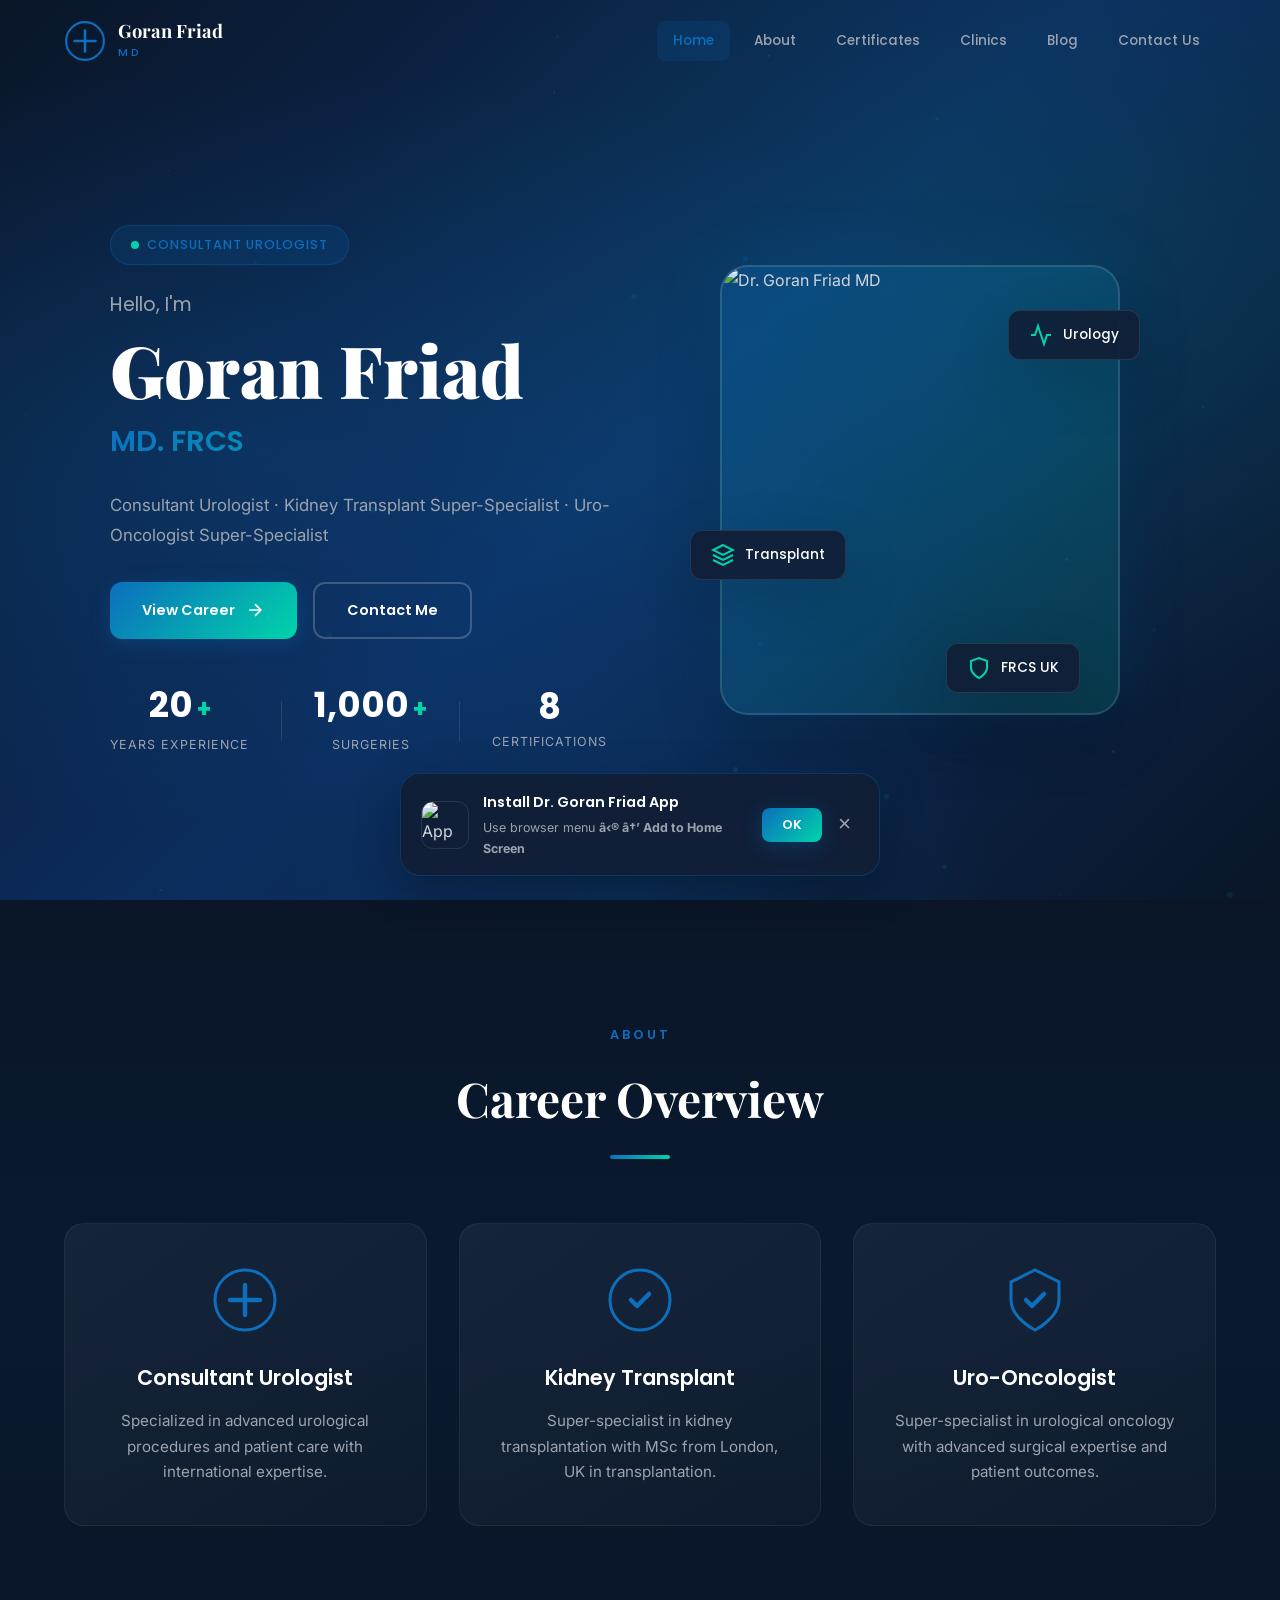
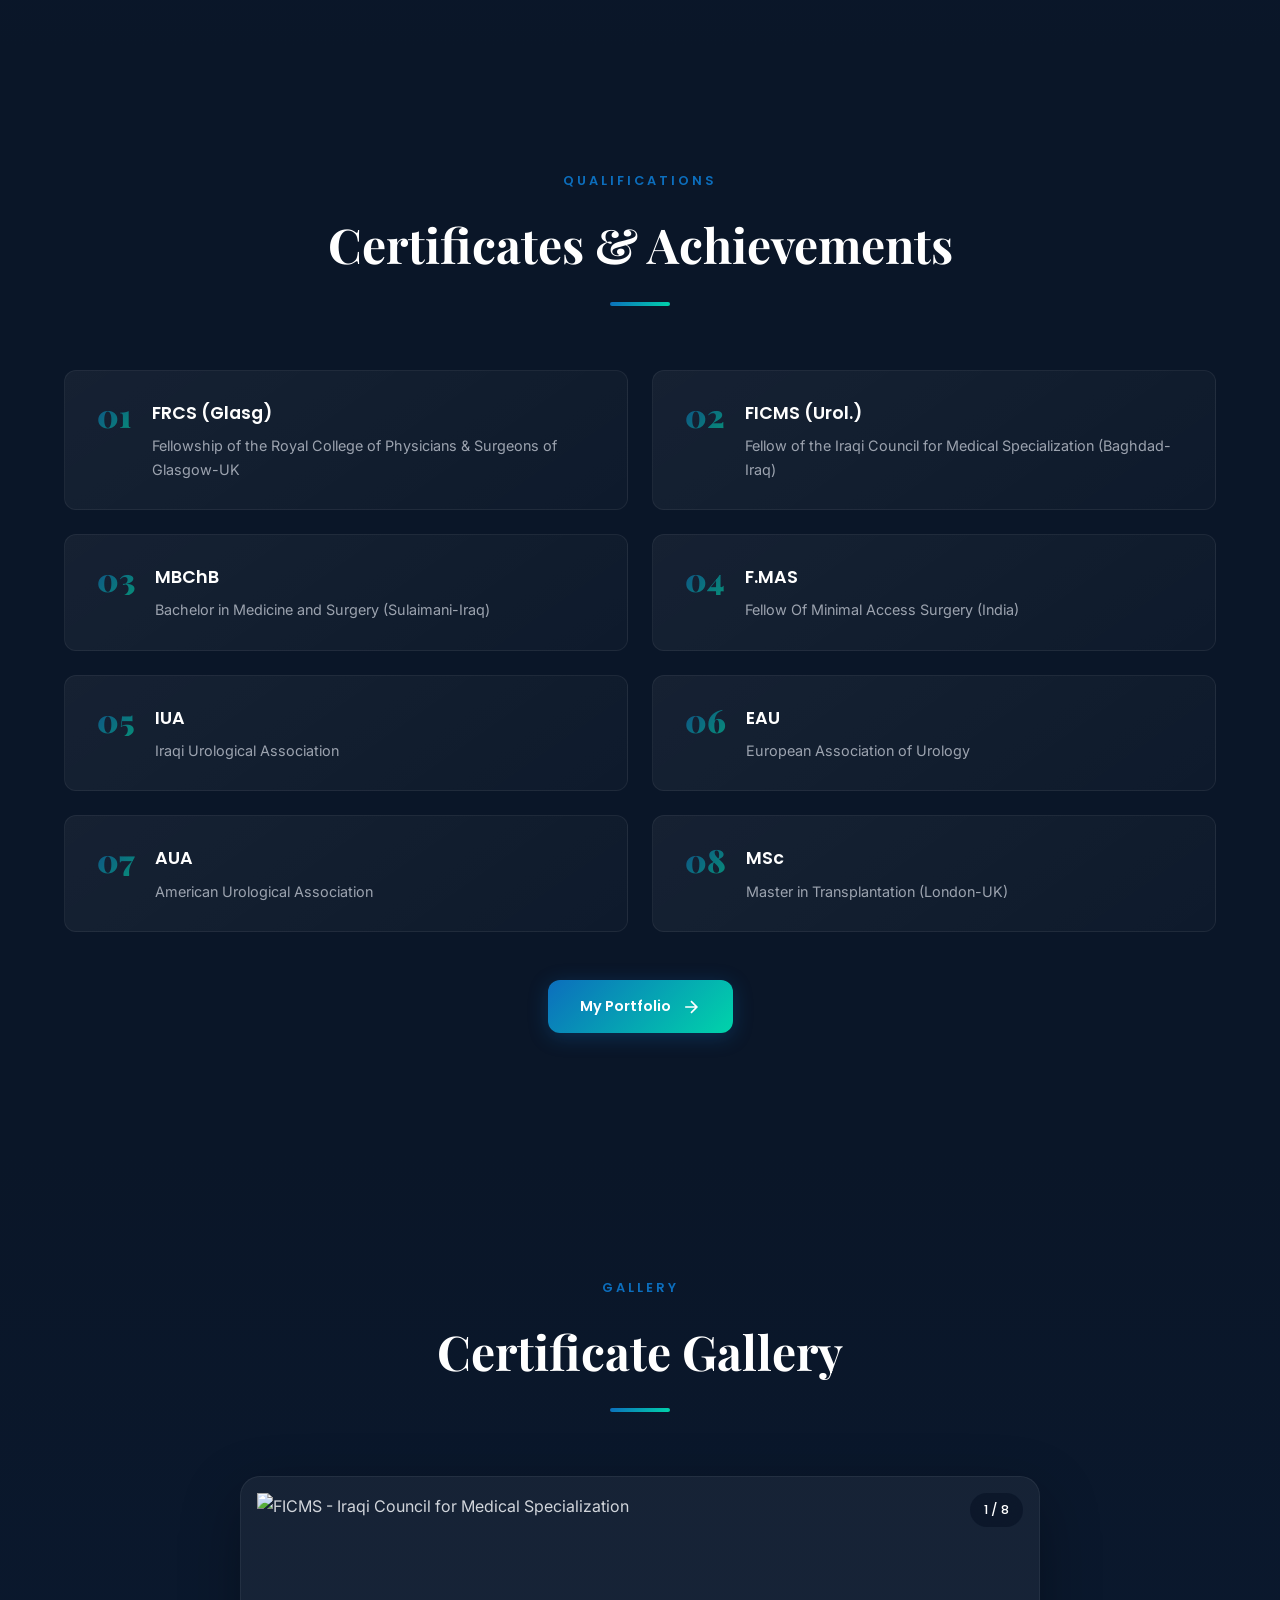
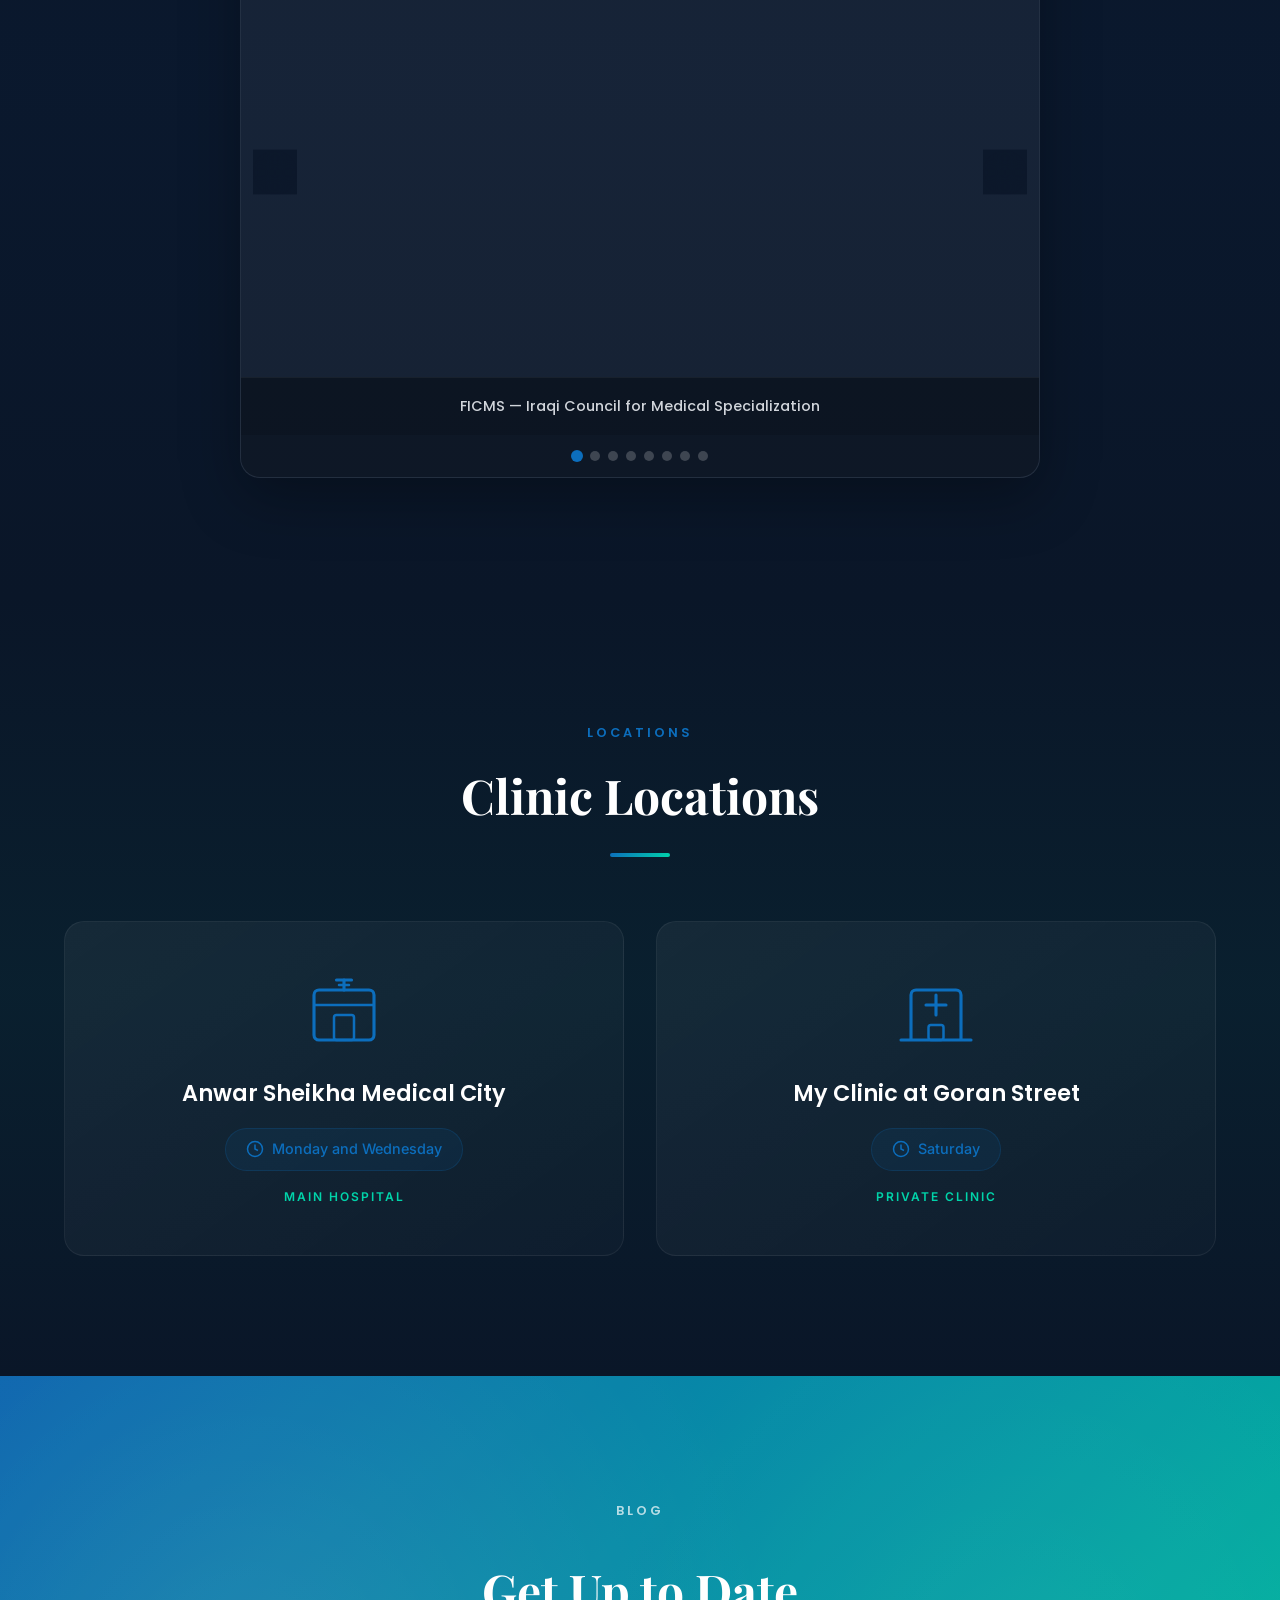
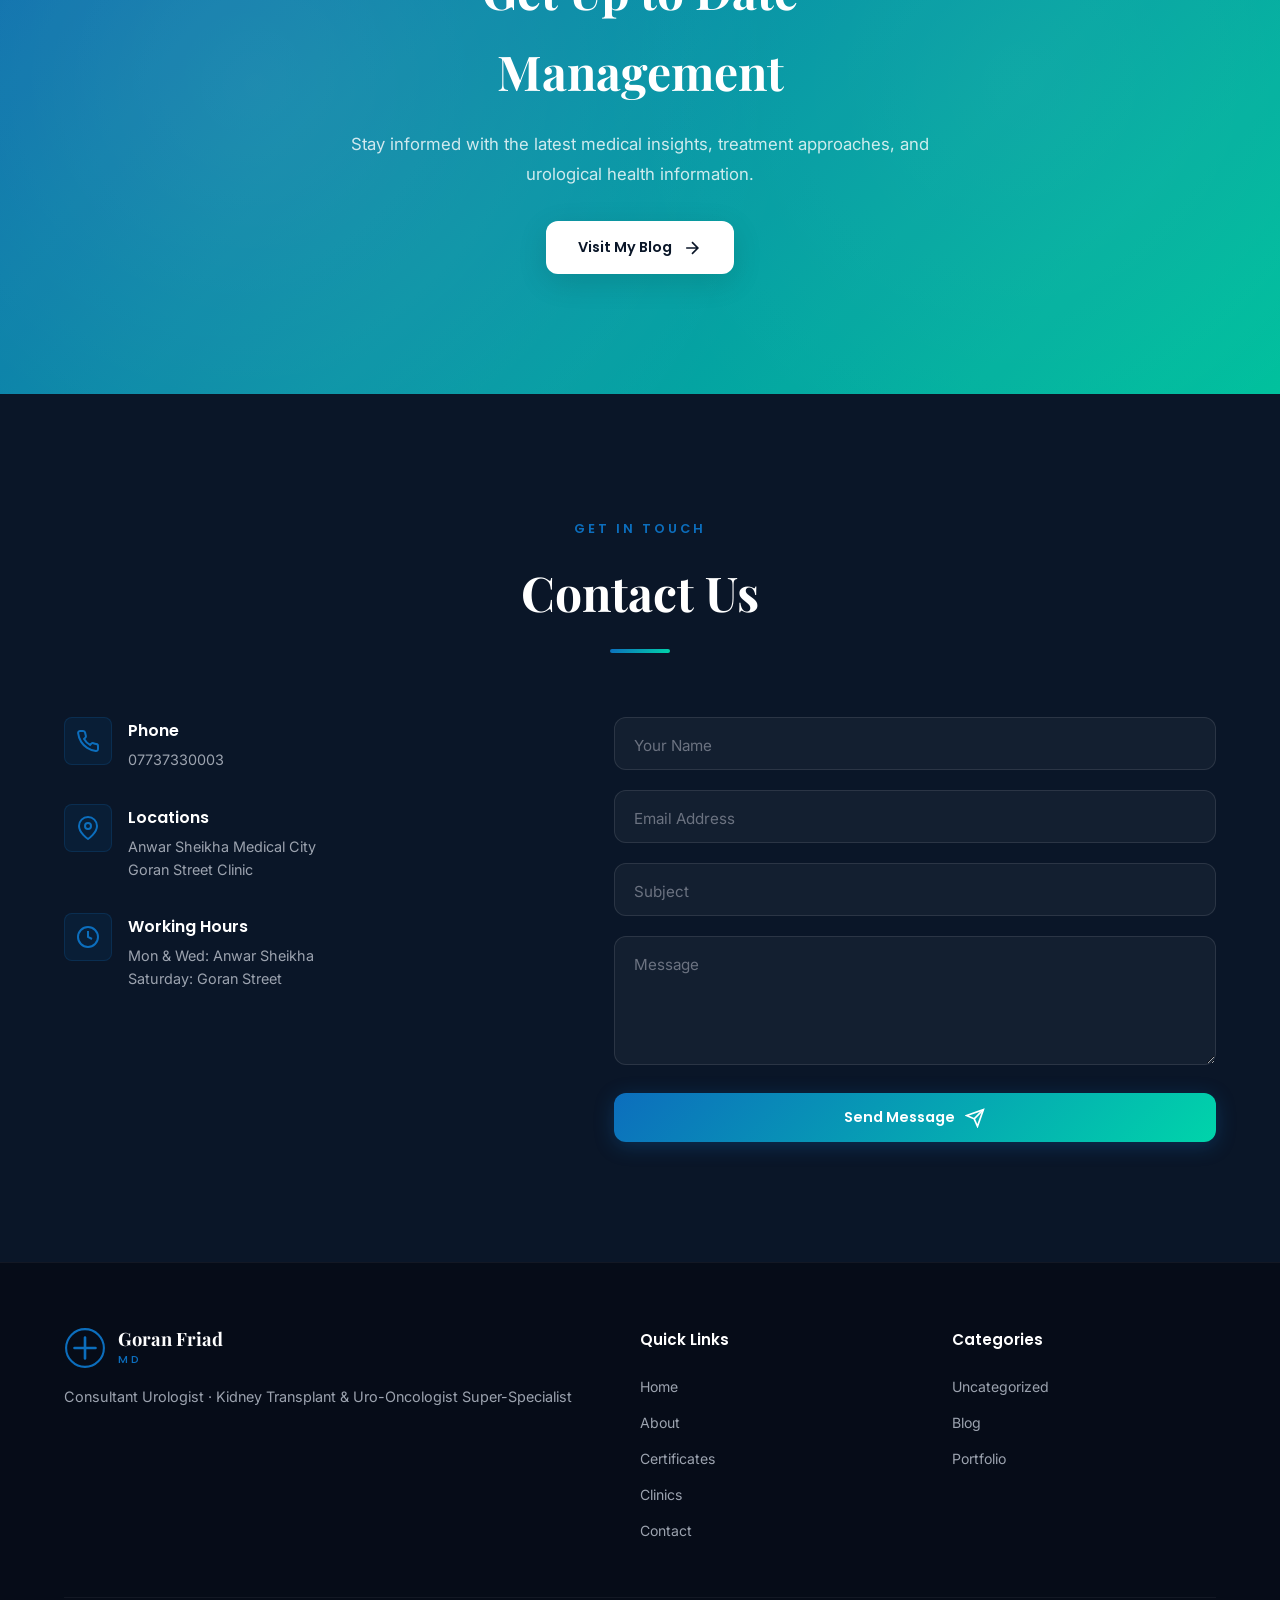
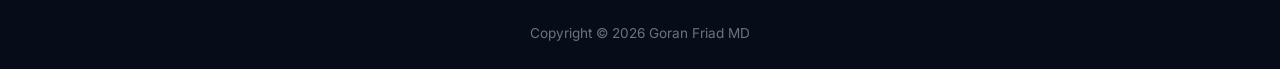
==== index.html @ 51dbcf9b "Add files via upload" ====
<!doctype html>
<html lang="en">
  <head>
    <meta charset="UTF-8" />
    <meta name="viewport" content="width=device-width, initial-scale=1.0" />
    <meta
      name="description"
      content="Goran Friad MD. FRCS Consultant Urologist Kidney Transplant Super-Specialist Uro-Oncologist Super-Specialist"
    />
    <title>Home - Goran Friad MD</title>
    <link rel="preconnect" href="https://fonts.googleapis.com" />
    <link rel="preconnect" href="https://fonts.gstatic.com" crossorigin />
    <link
      href="https://fonts.googleapis.com/css2?family=Playfair+Display:ital,wght@0,400;0,700;0,900;1,400&family=Inter:wght@300;400;500;600;700&family=Poppins:wght@300;400;500;600;700&display=swap"
      rel="stylesheet"
    />
    <link rel="stylesheet" href="styles.css" />
    <script src="protect.js" defer></script>
    <link rel="manifest" href="manifest.json" />
    <meta name="theme-color" content="#0a1628" />
    <link rel="apple-touch-icon" href="iimage/icon-192.png" />
    <meta name="apple-mobile-web-app-capable" content="yes" />
    <meta
      name="apple-mobile-web-app-status-bar-style"
      content="black-translucent"
    />
    <meta name="apple-mobile-web-app-title" content="Dr. Goran Friad" />
  </head>

  <body>
    <!-- Preloader -->
    <div id="preloader">
      <div class="loader">
        <div class="loader-ring"></div>
        <div class="loader-ring loader-ring-2"></div>
        <div class="loader-logo">
          <img src="iimage/Loading.png" alt="Loading" class="loader-img" />
        </div>
        <div class="loader-content">
          <span class="loader-text">Dr. Goran Friad</span>
          <span class="loader-subtitle">MD. FRCS</span>
        </div>
        <div class="loader-progress">
          <div class="loader-progress-bar" id="loaderProgressBar"></div>
        </div>
        <div class="loader-dots"><span></span><span></span><span></span></div>
      </div>
      <div class="loader-particles" id="loaderParticles"></div>
    </div>

    <!-- Navigation -->
    <header id="navbar">
      <div class="nav-container">
        <a href="index.html" class="logo">
          <div class="logo-icon">
            <svg
              viewBox="0 0 40 40"
              fill="none"
              xmlns="http://www.w3.org/2000/svg"
            >
              <circle
                cx="20"
                cy="20"
                r="18"
                stroke="currentColor"
                stroke-width="2"
              />
              <path
                d="M20 10V30M10 20H30"
                stroke="currentColor"
                stroke-width="2.5"
                stroke-linecap="round"
              />
            </svg>
          </div>
          <div class="logo-text">
            <span class="logo-name">Goran Friad</span>
            <span class="logo-title">MD</span>
          </div>
        </a>
        <nav class="nav-links" id="navLinks">
          <a href="#home" class="nav-link active">Home</a>
          <a href="#about" class="nav-link">About</a>
          <a href="#certificates" class="nav-link">Certificates</a>
          <a href="#clinics" class="nav-link">Clinics</a>
          <a href="#blog" class="nav-link">Blog</a>
          <a href="#contact" class="nav-link">Contact Us</a>
        </nav>
        <button
          class="mobile-toggle"
          id="mobileToggle"
          aria-label="Toggle navigation"
        >
          <span></span>
          <span></span>
          <span></span>
        </button>
      </div>
    </header>

    <!-- Hero Section -->
    <section id="home" class="hero">
      <div class="hero-bg">
        <div class="hero-gradient"></div>
        <div class="hero-particles" id="heroParticles"></div>
      </div>
      <div class="hero-container">
        <div class="hero-content">
          <div class="hero-badge" data-animate="fade-up">
            <span class="badge-dot"></span>
            Consultant Urologist
          </div>
          <h1 data-animate="fade-up" data-delay="100">
            <span class="hero-greeting">Hello, I'm</span>
            <span class="hero-name">Goran Friad</span>
            <span class="hero-suffix">MD. FRCS</span>
          </h1>
          <p class="hero-subtitle" data-animate="fade-up" data-delay="200">
            Consultant Urologist · Kidney Transplant Super-Specialist ·
            Uro-Oncologist Super-Specialist
          </p>
          <div class="hero-actions" data-animate="fade-up" data-delay="300">
            <a href="#certificates" class="btn btn-primary">
              <span>View Career</span>
              <svg
                width="20"
                height="20"
                viewBox="0 0 24 24"
                fill="none"
                stroke="currentColor"
                stroke-width="2"
              >
                <path d="M5 12h14M12 5l7 7-7 7" />
              </svg>
            </a>
            <a href="#contact" class="btn btn-outline">
              <span>Contact Me</span>
            </a>
          </div>
          <div class="hero-stats" data-animate="fade-up" data-delay="400">
            <div class="stat">
              <span class="stat-number" data-count="20">0</span>
              <span class="stat-suffix">+</span>
              <span class="stat-label">Years Experience</span>
            </div>
            <div class="stat-divider"></div>
            <div class="stat">
              <span class="stat-number" data-count="1000">0</span>
              <span class="stat-suffix">+</span>
              <span class="stat-label">Surgeries</span>
            </div>
            <div class="stat-divider"></div>
            <div class="stat">
              <span class="stat-number" data-count="8">0</span>
              <span class="stat-label">Certifications</span>
            </div>
          </div>
        </div>
        <div class="hero-visual" data-animate="fade-left">
          <div class="hero-image-wrapper">
            <div class="hero-image-bg">
              <img
                src="iimage/1.png"
                alt="Dr. Goran Friad MD"
                class="hero-photo"
              />
            </div>
            <div class="floating-card card-1">
              <svg
                width="24"
                height="24"
                viewBox="0 0 24 24"
                fill="none"
                stroke="currentColor"
                stroke-width="2"
              >
                <path d="M22 12h-4l-3 9L9 3l-3 9H2" />
              </svg>
              <span>Urology</span>
            </div>
            <div class="floating-card card-2">
              <svg
                width="24"
                height="24"
                viewBox="0 0 24 24"
                fill="none"
                stroke="currentColor"
                stroke-width="2"
              >
                <path
                  d="M12 2L2 7l10 5 10-5-10-5zM2 17l10 5 10-5M2 12l10 5 10-5"
                />
              </svg>
              <span>Transplant</span>
            </div>
            <div class="floating-card card-3">
              <svg
                width="24"
                height="24"
                viewBox="0 0 24 24"
                fill="none"
                stroke="currentColor"
                stroke-width="2"
              >
                <path d="M12 22s8-4 8-10V5l-8-3-8 3v7c0 6 8 10 8 10z" />
              </svg>
              <span>FRCS UK</span>
            </div>
          </div>
        </div>
      </div>
      <div class="scroll-indicator">
        <div class="mouse">
          <div class="wheel"></div>
        </div>
        <span>Scroll Down</span>
      </div>
    </section>

    <!-- About Section -->
    <section id="about" class="about section">
      <div class="container">
        <div class="section-header" data-animate="fade-up">
          <span class="section-tag">About</span>
          <h2 class="section-title">Career Overview</h2>
          <div class="section-line"></div>
        </div>
        <div class="about-grid">
          <div class="about-card" data-animate="fade-up" data-delay="100">
            <div class="about-icon">
              <svg
                viewBox="0 0 48 48"
                fill="none"
                stroke="currentColor"
                stroke-width="2"
              >
                <circle cx="24" cy="24" r="20" />
                <path
                  d="M24 14V34M14 24H34"
                  stroke-width="3"
                  stroke-linecap="round"
                />
              </svg>
            </div>
            <h3>Consultant Urologist</h3>
            <p>
              Specialized in advanced urological procedures and patient care
              with international expertise.
            </p>
          </div>
          <div class="about-card" data-animate="fade-up" data-delay="200">
            <div class="about-icon">
              <svg
                viewBox="0 0 48 48"
                fill="none"
                stroke="currentColor"
                stroke-width="2"
              >
                <path
                  d="M24 4C12.95 4 4 12.95 4 24s8.95 20 20 20 20-8.95 20-20S35.05 4 24 4z"
                />
                <path
                  d="M18 24l4 4 8-8"
                  stroke-width="3"
                  stroke-linecap="round"
                  stroke-linejoin="round"
                />
              </svg>
            </div>
            <h3>Kidney Transplant</h3>
            <p>
              Super-specialist in kidney transplantation with MSc from London,
              UK in transplantation.
            </p>
          </div>
          <div class="about-card" data-animate="fade-up" data-delay="300">
            <div class="about-icon">
              <svg
                viewBox="0 0 48 48"
                fill="none"
                stroke="currentColor"
                stroke-width="2"
              >
                <path d="M24 44s16-8 16-20V12L24 4 8 12v12c0 12 16 20 16 20z" />
                <path
                  d="M18 24l4 4 8-8"
                  stroke-width="3"
                  stroke-linecap="round"
                  stroke-linejoin="round"
                />
              </svg>
            </div>
            <h3>Uro-Oncologist</h3>
            <p>
              Super-specialist in urological oncology with advanced surgical
              expertise and patient outcomes.
            </p>
          </div>
        </div>
      </div>
    </section>

    <!-- Certificates Section -->
    <section id="certificates" class="certificates section">
      <div class="container">
        <div class="section-header" data-animate="fade-up">
          <span class="section-tag">Qualifications</span>
          <h2 class="section-title">Certificates & Achievements</h2>
          <div class="section-line"></div>
        </div>
        <div class="cert-grid">
          <div class="cert-card" data-animate="fade-up" data-delay="0">
            <div class="cert-number">01</div>
            <div class="cert-content">
              <h3>FRCS (Glasg)</h3>
              <p>
                Fellowship of the Royal College of Physicians & Surgeons of
                Glasgow-UK
              </p>
            </div>
            <div class="cert-accent"></div>
          </div>
          <div class="cert-card" data-animate="fade-up" data-delay="50">
            <div class="cert-number">02</div>
            <div class="cert-content">
              <h3>FICMS (Urol.)</h3>
              <p>
                Fellow of the Iraqi Council for Medical Specialization
                (Baghdad-Iraq)
              </p>
            </div>
            <div class="cert-accent"></div>
          </div>
          <div class="cert-card" data-animate="fade-up" data-delay="100">
            <div class="cert-number">03</div>
            <div class="cert-content">
              <h3>MBChB</h3>
              <p>Bachelor in Medicine and Surgery (Sulaimani-Iraq)</p>
            </div>
            <div class="cert-accent"></div>
          </div>
          <div class="cert-card" data-animate="fade-up" data-delay="150">
            <div class="cert-number">04</div>
            <div class="cert-content">
              <h3>F.MAS</h3>
              <p>Fellow Of Minimal Access Surgery (India)</p>
            </div>
            <div class="cert-accent"></div>
          </div>
          <div class="cert-card" data-animate="fade-up" data-delay="200">
            <div class="cert-number">05</div>
            <div class="cert-content">
              <h3>IUA</h3>
              <p>Iraqi Urological Association</p>
            </div>
            <div class="cert-accent"></div>
          </div>
          <div class="cert-card" data-animate="fade-up" data-delay="250">
            <div class="cert-number">06</div>
            <div class="cert-content">
              <h3>EAU</h3>
              <p>European Association of Urology</p>
            </div>
            <div class="cert-accent"></div>
          </div>
          <div class="cert-card" data-animate="fade-up" data-delay="300">
            <div class="cert-number">07</div>
            <div class="cert-content">
              <h3>AUA</h3>
              <p>American Urological Association</p>
            </div>
            <div class="cert-accent"></div>
          </div>
          <div class="cert-card" data-animate="fade-up" data-delay="350">
            <div class="cert-number">08</div>
            <div class="cert-content">
              <h3>MSc</h3>
              <p>Master in Transplantation (London-UK)</p>
            </div>
            <div class="cert-accent"></div>
          </div>
        </div>
        <div class="cert-cta" data-animate="fade-up">
          <a href="portfolio.html" class="btn btn-primary">
            <span>My Portfolio</span>
            <svg
              width="20"
              height="20"
              viewBox="0 0 24 24"
              fill="none"
              stroke="currentColor"
              stroke-width="2"
            >
              <path d="M5 12h14M12 5l7 7-7 7" />
            </svg>
          </a>
        </div>
      </div>
    </section>

    <!-- Certificate Gallery Slideshow -->
    <section id="gallery" class="gallery section">
      <div class="container">
        <div class="section-header" data-animate="fade-up">
          <span class="section-tag">Gallery</span>
          <h2 class="section-title">Certificate Gallery</h2>
          <div class="section-line"></div>
        </div>
        <div class="slideshow" data-animate="fade-up" data-delay="100">
          <div class="slideshow-track" id="slideshowTrack">
            <div class="slide">
              <img
                src="iimage/Certificate/11.jpg"
                alt="FICMS - Iraqi Council for Medical Specialization"
                loading="lazy"
              />
              <div class="slide-caption">
                FICMS — Iraqi Council for Medical Specialization
              </div>
            </div>
            <div class="slide">
              <img
                src="iimage/Certificate/22.jpg"
                alt="WALS - World Association of Laparoscopic Surgeons"
                loading="lazy"
              />
              <div class="slide-caption">
                WALS — World Association of Laparoscopic Surgeons
              </div>
            </div>
            <div class="slide">
              <img
                src="iimage/Certificate/33.png"
                alt="Certificate of Achievement"
                loading="lazy"
              />
              <div class="slide-caption">Certificate of Achievement</div>
            </div>
            <div class="slide">
              <img
                src="iimage/Certificate/44.png"
                alt="Medical Certificate"
                loading="lazy"
              />
              <div class="slide-caption">Medical Certificate</div>
            </div>
            <div class="slide">
              <img
                src="iimage/Certificate/55.png"
                alt="Professional Certificate"
                loading="lazy"
              />
              <div class="slide-caption">Professional Certificate</div>
            </div>
            <div class="slide">
              <img
                src="iimage/Certificate/111.png"
                alt="Certificate"
                loading="lazy"
              />
              <div class="slide-caption">Certificate</div>
            </div>
            <div class="slide">
              <img
                src="iimage/Certificate/222.jpg"
                alt="Certificate"
                loading="lazy"
              />
              <div class="slide-caption">Certificate</div>
            </div>
            <div class="slide">
              <img
                src="iimage/Certificate/444.jpg"
                alt="Certificate"
                loading="lazy"
              />
              <div class="slide-caption">Certificate</div>
            </div>
          </div>
          <button
            class="slide-btn slide-prev"
            id="slidePrev"
            aria-label="Previous"
          >
            <svg
              width="24"
              height="24"
              viewBox="0 0 24 24"
              fill="none"
              stroke="currentColor"
              stroke-width="2"
            >
              <path d="M15 18l-6-6 6-6" />
            </svg>
          </button>
          <button class="slide-btn slide-next" id="slideNext" aria-label="Next">
            <svg
              width="24"
              height="24"
              viewBox="0 0 24 24"
              fill="none"
              stroke="currentColor"
              stroke-width="2"
            >
              <path d="M9 18l6-6-6-6" />
            </svg>
          </button>
          <div class="slide-dots" id="slideDots"></div>
          <div class="slide-counter" id="slideCounter">1 / 8</div>
        </div>
      </div>
    </section>

    <!-- Lightbox -->
    <div id="lightbox" class="lightbox">
      <button class="lightbox-close" id="lightboxClose" aria-label="Close">
        &times;
      </button>
      <button class="lightbox-prev" id="lightboxPrev" aria-label="Previous">
        <svg
          width="32"
          height="32"
          viewBox="0 0 24 24"
          fill="none"
          stroke="currentColor"
          stroke-width="2"
        >
          <path d="M15 18l-6-6 6-6" />
        </svg>
      </button>
      <img id="lightboxImg" src="" alt="Certificate" />
      <button class="lightbox-next" id="lightboxNext" aria-label="Next">
        <svg
          width="32"
          height="32"
          viewBox="0 0 24 24"
          fill="none"
          stroke="currentColor"
          stroke-width="2"
        >
          <path d="M9 18l6-6-6-6" />
        </svg>
      </button>
    </div>

    <!-- Clinics Section -->
    <section id="clinics" class="clinics section">
      <div class="container">
        <div class="section-header" data-animate="fade-up">
          <span class="section-tag">Locations</span>
          <h2 class="section-title">Clinic Locations</h2>
          <div class="section-line"></div>
        </div>
        <div class="clinics-grid">
          <div class="clinic-card" data-animate="fade-up" data-delay="100">
            <div class="clinic-icon">
              <svg
                viewBox="0 0 64 64"
                fill="none"
                xmlns="http://www.w3.org/2000/svg"
              >
                <rect
                  x="8"
                  y="16"
                  width="48"
                  height="40"
                  rx="4"
                  stroke="currentColor"
                  stroke-width="2.5"
                />
                <path d="M8 28h48" stroke="currentColor" stroke-width="2" />
                <rect
                  x="24"
                  y="36"
                  width="16"
                  height="20"
                  rx="2"
                  stroke="currentColor"
                  stroke-width="2"
                />
                <path
                  d="M32 8V16"
                  stroke="currentColor"
                  stroke-width="2.5"
                  stroke-linecap="round"
                />
                <path
                  d="M26 8h12"
                  stroke="currentColor"
                  stroke-width="2.5"
                  stroke-linecap="round"
                />
                <path
                  d="M28 12h8"
                  stroke="currentColor"
                  stroke-width="2"
                  stroke-linecap="round"
                />
              </svg>
            </div>
            <h3>Anwar Sheikha Medical City</h3>
            <div class="clinic-schedule">
              <svg
                width="18"
                height="18"
                viewBox="0 0 24 24"
                fill="none"
                stroke="currentColor"
                stroke-width="2"
              >
                <circle cx="12" cy="12" r="10" />
                <path d="M12 6v6l4 2" />
              </svg>
              <span>Monday and Wednesday</span>
            </div>
            <div class="clinic-badge">Main Hospital</div>
          </div>
          <div class="clinic-card" data-animate="fade-up" data-delay="200">
            <div class="clinic-icon">
              <svg
                viewBox="0 0 64 64"
                fill="none"
                xmlns="http://www.w3.org/2000/svg"
              >
                <path
                  d="M12 56V20a4 4 0 014-4h32a4 4 0 014 4v36"
                  stroke="currentColor"
                  stroke-width="2.5"
                />
                <path
                  d="M4 56h56"
                  stroke="currentColor"
                  stroke-width="2.5"
                  stroke-linecap="round"
                />
                <path
                  d="M24 28h16M32 20v16"
                  stroke="currentColor"
                  stroke-width="2.5"
                  stroke-linecap="round"
                />
                <rect
                  x="26"
                  y="44"
                  width="12"
                  height="12"
                  rx="2"
                  stroke="currentColor"
                  stroke-width="2"
                />
              </svg>
            </div>
            <h3>My Clinic at Goran Street</h3>
            <div class="clinic-schedule">
              <svg
                width="18"
                height="18"
                viewBox="0 0 24 24"
                fill="none"
                stroke="currentColor"
                stroke-width="2"
              >
                <circle cx="12" cy="12" r="10" />
                <path d="M12 6v6l4 2" />
              </svg>
              <span>Saturday</span>
            </div>
            <div class="clinic-badge">Private Clinic</div>
          </div>
        </div>
      </div>
    </section>

    <!-- Blog CTA Section -->
    <section id="blog" class="blog-cta section">
      <div class="blog-cta-bg"></div>
      <div class="container">
        <div class="blog-cta-content" data-animate="fade-up">
          <span class="section-tag light">Blog</span>
          <h2>Get Up to Date Management</h2>
          <p>
            Stay informed with the latest medical insights, treatment
            approaches, and urological health information.
          </p>
          <a href="#" class="btn btn-light">
            <span>Visit My Blog</span>
            <svg
              width="20"
              height="20"
              viewBox="0 0 24 24"
              fill="none"
              stroke="currentColor"
              stroke-width="2"
            >
              <path d="M5 12h14M12 5l7 7-7 7" />
            </svg>
          </a>
        </div>
      </div>
    </section>

    <!-- Contact Section -->
    <section id="contact" class="contact section">
      <div class="container">
        <div class="section-header" data-animate="fade-up">
          <span class="section-tag">Get In Touch</span>
          <h2 class="section-title">Contact Us</h2>
          <div class="section-line"></div>
        </div>
        <div class="contact-grid">
          <div class="contact-info" data-animate="fade-up" data-delay="100">
            <div class="contact-item">
              <div class="contact-icon">
                <svg
                  width="24"
                  height="24"
                  viewBox="0 0 24 24"
                  fill="none"
                  stroke="currentColor"
                  stroke-width="2"
                >
                  <path
                    d="M22 16.92v3a2 2 0 01-2.18 2 19.79 19.79 0 01-8.63-3.07 19.5 19.5 0 01-6-6 19.79 19.79 0 01-3.07-8.67A2 2 0 014.11 2h3a2 2 0 012 1.72c.127.96.361 1.903.7 2.81a2 2 0 01-.45 2.11L8.09 9.91a16 16 0 006 6l1.27-1.27a2 2 0 012.11-.45c.907.339 1.85.573 2.81.7A2 2 0 0122 16.92z"
                  />
                </svg>
              </div>
              <div>
                <h4>Phone</h4>
                <p>07737330003</p>
              </div>
            </div>
            <div class="contact-item">
              <div class="contact-icon">
                <svg
                  width="24"
                  height="24"
                  viewBox="0 0 24 24"
                  fill="none"
                  stroke="currentColor"
                  stroke-width="2"
                >
                  <path d="M21 10c0 7-9 13-9 13s-9-6-9-13a9 9 0 0118 0z" />
                  <circle cx="12" cy="10" r="3" />
                </svg>
              </div>
              <div>
                <h4>Locations</h4>
                <p>Anwar Sheikha Medical City<br />Goran Street Clinic</p>
              </div>
            </div>
            <div class="contact-item">
              <div class="contact-icon">
                <svg
                  width="24"
                  height="24"
                  viewBox="0 0 24 24"
                  fill="none"
                  stroke="currentColor"
                  stroke-width="2"
                >
                  <circle cx="12" cy="12" r="10" />
                  <path d="M12 6v6l4 2" />
                </svg>
              </div>
              <div>
                <h4>Working Hours</h4>
                <p>Mon & Wed: Anwar Sheikha<br />Saturday: Goran Street</p>
              </div>
            </div>
          </div>
          <form class="contact-form" data-animate="fade-up" data-delay="200">
            <div class="form-group">
              <input type="text" id="name" placeholder=" " required />
              <label for="name">Your Name</label>
            </div>
            <div class="form-group">
              <input type="email" id="email" placeholder=" " required />
              <label for="email">Email Address</label>
            </div>
            <div class="form-group">
              <input type="text" id="subject" placeholder=" " />
              <label for="subject">Subject</label>
            </div>
            <div class="form-group">
              <textarea
                id="message"
                rows="5"
                placeholder=" "
                required
              ></textarea>
              <label for="message">Message</label>
            </div>
            <button type="submit" class="btn btn-primary btn-full">
              <span>Send Message</span>
              <svg
                width="20"
                height="20"
                viewBox="0 0 24 24"
                fill="none"
                stroke="currentColor"
                stroke-width="2"
              >
                <line x1="22" y1="2" x2="11" y2="13" />
                <polygon points="22 2 15 22 11 13 2 9 22 2" />
              </svg>
            </button>
          </form>
        </div>
      </div>
    </section>

    <!-- Footer -->
    <footer class="footer">
      <div class="container">
        <div class="footer-content">
          <div class="footer-brand">
            <a href="index.html" class="logo">
              <div class="logo-icon">
                <svg
                  viewBox="0 0 40 40"
                  fill="none"
                  xmlns="http://www.w3.org/2000/svg"
                >
                  <circle
                    cx="20"
                    cy="20"
                    r="18"
                    stroke="currentColor"
                    stroke-width="2"
                  />
                  <path
                    d="M20 10V30M10 20H30"
                    stroke="currentColor"
                    stroke-width="2.5"
                    stroke-linecap="round"
                  />
                </svg>
              </div>
              <div class="logo-text">
                <span class="logo-name">Goran Friad</span>
                <span class="logo-title">MD</span>
              </div>
            </a>
            <p class="footer-desc">
              Consultant Urologist · Kidney Transplant & Uro-Oncologist
              Super-Specialist
            </p>
          </div>
          <div class="footer-links">
            <h4>Quick Links</h4>
            <a href="#home">Home</a>
            <a href="#about">About</a>
            <a href="#certificates">Certificates</a>
            <a href="#clinics">Clinics</a>
            <a href="#contact">Contact</a>
          </div>
          <div class="footer-links">
            <h4>Categories</h4>
            <a href="#">Uncategorized</a>
            <a href="#">Blog</a>
            <a href="#">Portfolio</a>
          </div>
        </div>
        <div class="footer-bottom">
          <p>Copyright &copy; 2026 Goran Friad MD</p>
        </div>
      </div>
    </footer>

    <!-- Back to Top -->
    <button id="backToTop" class="back-to-top" aria-label="Back to top">
      <svg
        width="24"
        height="24"
        viewBox="0 0 24 24"
        fill="none"
        stroke="currentColor"
        stroke-width="2"
      >
        <path d="M18 15l-6-6-6 6" />
      </svg>
    </button>

    <!-- PWA Install Banner -->
    <div id="installBanner" class="install-banner">
      <div class="install-banner-content">
        <div class="install-banner-icon">
          <img
            src="iimage/icon-192.png"
            alt="App Icon"
            width="48"
            height="48"
          />
        </div>
        <div class="install-banner-text">
          <strong>Install Dr. Goran Friad App</strong>
          <p id="installMessage">Add to home screen for quick access</p>
        </div>
        <div class="install-banner-actions">
          <button id="installBtn" class="btn btn-primary btn-sm">
            Install
          </button>
          <button id="dismissBtn" class="install-dismiss">&times;</button>
        </div>
      </div>
    </div>

    <script src="script.obf.js"></script>
  </body>
</html>
---- styles.css ----
/* ===== CSS Variables & Reset ===== */
:root {
  --primary: #0c6ebd;
  --primary-dark: #0a5a9c;
  --primary-light: #e8f4fd;
  --primary-glow: rgba(12, 110, 189, 0.3);
  --accent: #00d4aa;
  --accent-dark: #00b894;
  --dark: #0a1628;
  --dark-card: #111f36;
  --dark-lighter: #1a2d4a;
  --gray-900: #1a1a2e;
  --gray-800: #2d2d44;
  --gray-700: #404060;
  --gray-600: #6b7280;
  --gray-400: #9ca3af;
  --gray-300: #d1d5db;
  --gray-200: #e5e7eb;
  --gray-100: #f3f4f6;
  --white: #ffffff;
  --gradient-primary: linear-gradient(135deg, #0c6ebd 0%, #00d4aa 100%);
  --gradient-hero: linear-gradient(
    135deg,
    #0a1628 0%,
    #0c2d5e 50%,
    #0a1628 100%
  );
  --gradient-card: linear-gradient(
    145deg,
    rgba(255, 255, 255, 0.05) 0%,
    rgba(255, 255, 255, 0.02) 100%
  );
  --shadow-sm: 0 2px 8px rgba(0, 0, 0, 0.08);
  --shadow-md: 0 8px 30px rgba(0, 0, 0, 0.12);
  --shadow-lg: 0 20px 60px rgba(0, 0, 0, 0.15);
  --shadow-glow: 0 0 40px var(--primary-glow);
  --radius-sm: 8px;
  --radius-md: 12px;
  --radius-lg: 20px;
  --radius-xl: 28px;
  --font-display: "Playfair Display", Georgia, serif;
  --font-body: "Inter", -apple-system, sans-serif;
  --font-heading: "Poppins", -apple-system, sans-serif;
  --transition: 0.3s cubic-bezier(0.4, 0, 0.2, 1);
  --transition-slow: 0.6s cubic-bezier(0.4, 0, 0.2, 1);
}

*,
*::before,
*::after {
  margin: 0;
  padding: 0;
  box-sizing: border-box;
}

html {
  scroll-behavior: smooth;
  scroll-padding-top: 80px;
}

body {
  font-family: var(--font-body);
  background: var(--dark);
  color: var(--gray-300);
  line-height: 1.7;
  overflow-x: hidden;
  -webkit-font-smoothing: antialiased;
}

/* ===== Custom Scrollbar ===== */
::-webkit-scrollbar {
  width: 8px;
}

::-webkit-scrollbar-track {
  background: var(--dark);
}

::-webkit-scrollbar-thumb {
  background: linear-gradient(180deg, var(--primary) 0%, var(--accent) 100%);
  border-radius: 4px;
}

::-webkit-scrollbar-thumb:hover {
  background: linear-gradient(
    180deg,
    var(--primary-dark) 0%,
    var(--accent-dark) 100%
  );
}

/* Firefox scrollbar */
* {
  scrollbar-width: thin;
  scrollbar-color: var(--primary) var(--dark);
}

img {
  max-width: 100%;
  display: block;
}

a {
  text-decoration: none;
  color: inherit;
}

ul {
  list-style: none;
}

.container {
  max-width: 1200px;
  margin: 0 auto;
  padding: 0 24px;
}

.section {
  padding: 120px 0;
  position: relative;
}

/* ===== Preloader ===== */
#preloader {
  position: fixed;
  inset: 0;
  background: var(--dark);
  display: flex;
  align-items: center;
  justify-content: center;
  z-index: 10000;
  transition:
    opacity 0.8s cubic-bezier(0.4, 0, 0.2, 1),
    visibility 0.8s cubic-bezier(0.4, 0, 0.2, 1),
    transform 0.8s cubic-bezier(0.4, 0, 0.2, 1);
  overflow: hidden;
}

#preloader::before {
  content: "";
  position: absolute;
  inset: 0;
  background:
    radial-gradient(
      ellipse at 30% 40%,
      rgba(12, 110, 189, 0.15) 0%,
      transparent 60%
    ),
    radial-gradient(
      ellipse at 70% 60%,
      rgba(0, 212, 170, 0.08) 0%,
      transparent 50%
    ),
    radial-gradient(
      ellipse at 50% 50%,
      rgba(12, 110, 189, 0.06) 0%,
      transparent 70%
    );
  animation: preloaderBgPulse 4s ease-in-out infinite;
}

@keyframes preloaderBgPulse {
  0%,
  100% {
    opacity: 0.6;
  }
  50% {
    opacity: 1;
  }
}

#preloader.hidden {
  opacity: 0;
  visibility: hidden;
  transform: scale(1.05);
}

#preloader.hidden .loader {
  transform: scale(0.9);
  opacity: 0;
}

.loader {
  text-align: center;
  position: relative;
  z-index: 2;
  transition:
    transform 0.6s ease,
    opacity 0.5s ease;
}

/* Spinning glow rings */
.loader-ring {
  position: absolute;
  top: 50%;
  left: 50%;
  width: 160px;
  height: 160px;
  margin-top: -155px;
  margin-left: -80px;
  border-radius: 50%;
  border: 2px solid transparent;
  border-top-color: var(--primary);
  border-right-color: rgba(12, 110, 189, 0.3);
  animation: loaderSpin 2s linear infinite;
  filter: drop-shadow(0 0 8px var(--primary-glow));
}

.loader-ring-2 {
  width: 180px;
  height: 180px;
  margin-top: -165px;
  margin-left: -90px;
  border-top-color: var(--accent);
  border-right-color: rgba(0, 212, 170, 0.2);
  animation: loaderSpinReverse 3s linear infinite;
  filter: drop-shadow(0 0 8px rgba(0, 212, 170, 0.3));
}

@keyframes loaderSpin {
  to {
    transform: rotate(360deg);
  }
}

@keyframes loaderSpinReverse {
  to {
    transform: rotate(-360deg);
  }
}

/* Logo image */
.loader-logo {
  width: 130px;
  height: 130px;
  margin: 0 auto 28px;
  border-radius: 50%;
  background: linear-gradient(
    135deg,
    rgba(12, 110, 189, 0.15) 0%,
    rgba(0, 212, 170, 0.08) 100%
  );
  display: flex;
  align-items: center;
  justify-content: center;
  position: relative;
  animation: logoPulse 2.5s ease-in-out infinite;
  box-shadow:
    0 0 40px rgba(12, 110, 189, 0.2),
    0 0 80px rgba(12, 110, 189, 0.1),
    inset 0 0 30px rgba(12, 110, 189, 0.05);
  border: 1px solid rgba(12, 110, 189, 0.2);
}

.loader-logo::after {
  content: "";
  position: absolute;
  inset: -4px;
  border-radius: 50%;
  background: conic-gradient(
    from 0deg,
    transparent 0%,
    rgba(12, 110, 189, 0.4) 25%,
    transparent 50%,
    rgba(0, 212, 170, 0.3) 75%,
    transparent 100%
  );
  animation: loaderSpin 3s linear infinite;
  mask: radial-gradient(transparent 62%, black 63%);
  -webkit-mask: radial-gradient(transparent 62%, black 63%);
}

@keyframes logoPulse {
  0%,
  100% {
    transform: scale(1);
    box-shadow:
      0 0 40px rgba(12, 110, 189, 0.2),
      0 0 80px rgba(12, 110, 189, 0.1);
  }
  50% {
    transform: scale(1.05);
    box-shadow:
      0 0 60px rgba(12, 110, 189, 0.35),
      0 0 120px rgba(12, 110, 189, 0.15);
  }
}

.loader-img {
  width: 90px;
  height: 90px;
  border-radius: 50%;
  object-fit: cover;
  filter: drop-shadow(0 4px 12px rgba(0, 0, 0, 0.3));
  animation: imgFloat 3s ease-in-out infinite;
}

@keyframes imgFloat {
  0%,
  100% {
    transform: translateY(0);
  }
  50% {
    transform: translateY(-6px);
  }
}

/* Loader text */
.loader-content {
  margin-bottom: 32px;
}

.loader-text {
  display: block;
  font-family: var(--font-display);
  font-size: 1.6rem;
  font-weight: 700;
  color: var(--white);
  letter-spacing: 2px;
  margin-bottom: 6px;
  animation: textFadeIn 1s ease 0.3s both;
}

.loader-subtitle {
  display: block;
  font-family: var(--font-heading);
  font-size: 0.85rem;
  font-weight: 500;
  letter-spacing: 4px;
  text-transform: uppercase;
  background: var(--gradient-primary);
  -webkit-background-clip: text;
  -webkit-text-fill-color: transparent;
  background-clip: text;
  animation: textFadeIn 1s ease 0.6s both;
}

@keyframes textFadeIn {
  from {
    opacity: 0;
    transform: translateY(10px);
  }
  to {
    opacity: 1;
    transform: translateY(0);
  }
}

/* Progress bar */
.loader-progress {
  width: 200px;
  height: 3px;
  background: rgba(255, 255, 255, 0.08);
  border-radius: 4px;
  margin: 0 auto 20px;
  overflow: hidden;
  position: relative;
}

.loader-progress-bar {
  width: 0%;
  height: 100%;
  background: var(--gradient-primary);
  border-radius: 4px;
  transition: width 0.3s ease;
  position: relative;
  box-shadow: 0 0 12px var(--primary-glow);
}

.loader-progress-bar::after {
  content: "";
  position: absolute;
  right: 0;
  top: -2px;
  width: 7px;
  height: 7px;
  border-radius: 50%;
  background: var(--accent);
  box-shadow: 0 0 10px rgba(0, 212, 170, 0.6);
}

/* Loading dots */
.loader-dots {
  display: flex;
  gap: 8px;
  justify-content: center;
  align-items: center;
}

.loader-dots span {
  width: 6px;
  height: 6px;
  border-radius: 50%;
  background: var(--primary);
  animation: dotBounce 1.4s ease-in-out infinite;
}

.loader-dots span:nth-child(2) {
  animation-delay: 0.2s;
  background: var(--accent);
}

.loader-dots span:nth-child(3) {
  animation-delay: 0.4s;
}

@keyframes dotBounce {
  0%,
  80%,
  100% {
    transform: scale(0.6);
    opacity: 0.4;
  }
  40% {
    transform: scale(1.2);
    opacity: 1;
  }
}

/* Loader particles */
.loader-particles {
  position: absolute;
  inset: 0;
  overflow: hidden;
  z-index: 1;
}

.loader-particle {
  position: absolute;
  border-radius: 50%;
  pointer-events: none;
  animation: loaderParticleFloat linear infinite;
}

@keyframes loaderParticleFloat {
  0% {
    transform: translateY(100vh) scale(0);
    opacity: 0;
  }
  10% {
    opacity: 1;
  }
  90% {
    opacity: 1;
  }
  100% {
    transform: translateY(-20vh) scale(1);
    opacity: 0;
  }
}

/* ===== Navigation ===== */
#navbar {
  position: fixed;
  top: 0;
  left: 0;
  right: 0;
  z-index: 1000;
  padding: 20px 0;
  transition: var(--transition);
}

#navbar.scrolled {
  padding: 12px 0;
  background: rgba(10, 22, 40, 0.92);
  backdrop-filter: blur(20px);
  -webkit-backdrop-filter: blur(20px);
  border-bottom: 1px solid rgba(255, 255, 255, 0.05);
}

.nav-container {
  max-width: 1200px;
  margin: 0 auto;
  padding: 0 24px;
  display: flex;
  align-items: center;
  justify-content: space-between;
}

.logo {
  display: flex;
  align-items: center;
  gap: 12px;
  z-index: 1001;
}

.logo-icon {
  width: 42px;
  height: 42px;
  color: var(--primary);
  transition: var(--transition);
}

.logo:hover .logo-icon {
  color: var(--accent);
  transform: rotate(90deg);
}

.logo-text {
  display: flex;
  flex-direction: column;
}

.logo-name {
  font-family: var(--font-display);
  font-size: 1.15rem;
  font-weight: 700;
  color: var(--white);
  line-height: 1.2;
}

.logo-title {
  font-family: var(--font-heading);
  font-size: 0.7rem;
  font-weight: 500;
  color: var(--primary);
  letter-spacing: 3px;
  text-transform: uppercase;
}

.nav-links {
  display: flex;
  align-items: center;
  gap: 8px;
}

.nav-link {
  font-family: var(--font-heading);
  font-size: 0.85rem;
  font-weight: 500;
  color: var(--gray-400);
  padding: 8px 16px;
  border-radius: 8px;
  transition: var(--transition);
  position: relative;
}

.nav-link:hover,
.nav-link.active {
  color: var(--white);
}

.nav-link.active {
  background: rgba(12, 110, 189, 0.15);
  color: var(--primary);
}

.mobile-toggle {
  display: none;
  flex-direction: column;
  gap: 5px;
  background: none;
  border: none;
  cursor: pointer;
  padding: 5px;
  z-index: 1001;
}

.mobile-toggle span {
  width: 25px;
  height: 2px;
  background: var(--white);
  border-radius: 2px;
  transition: var(--transition);
}

.mobile-toggle.active span:nth-child(1) {
  transform: rotate(45deg) translate(5px, 5px);
}

.mobile-toggle.active span:nth-child(2) {
  opacity: 0;
}

.mobile-toggle.active span:nth-child(3) {
  transform: rotate(-45deg) translate(5px, -5px);
}

/* ===== Hero Section ===== */
.hero {
  min-height: 100vh;
  display: flex;
  align-items: center;
  position: relative;
  overflow: hidden;
  padding-top: 80px;
}

.hero-bg {
  position: absolute;
  inset: 0;
  background: var(--gradient-hero);
}

.hero-gradient {
  position: absolute;
  inset: 0;
  background:
    radial-gradient(
      ellipse at 20% 50%,
      rgba(12, 110, 189, 0.2) 0%,
      transparent 60%
    ),
    radial-gradient(
      ellipse at 80% 30%,
      rgba(0, 212, 170, 0.1) 0%,
      transparent 50%
    ),
    radial-gradient(
      ellipse at 50% 100%,
      rgba(12, 110, 189, 0.15) 0%,
      transparent 40%
    );
}

.hero-particles {
  position: absolute;
  inset: 0;
  overflow: hidden;
}

.hero-container {
  position: relative;
  z-index: 2;
  max-width: 1200px;
  margin: 0 auto;
  padding: 0 24px;
  display: grid;
  grid-template-columns: 1fr 1fr;
  gap: 60px;
  align-items: center;
}

.hero-badge {
  display: inline-flex;
  align-items: center;
  gap: 8px;
  padding: 8px 20px;
  border-radius: 50px;
  background: rgba(12, 110, 189, 0.15);
  border: 1px solid rgba(12, 110, 189, 0.3);
  font-family: var(--font-heading);
  font-size: 0.8rem;
  font-weight: 500;
  color: var(--primary);
  letter-spacing: 1px;
  text-transform: uppercase;
  margin-bottom: 24px;
}

.badge-dot {
  width: 8px;
  height: 8px;
  border-radius: 50%;
  background: var(--accent);
  animation: pulse 2s ease-in-out infinite;
}

.hero-greeting {
  display: block;
  font-family: var(--font-heading);
  font-size: 1.2rem;
  font-weight: 400;
  color: var(--gray-400);
  margin-bottom: 8px;
}

.hero-name {
  display: block;
  font-family: var(--font-display);
  font-size: clamp(3rem, 6vw, 4.5rem);
  font-weight: 900;
  color: var(--white);
  line-height: 1.1;
  margin-bottom: 8px;
}

.hero-suffix {
  display: block;
  font-family: var(--font-heading);
  font-size: clamp(1.2rem, 3vw, 1.8rem);
  font-weight: 600;
  background: var(--gradient-primary);
  -webkit-background-clip: text;
  -webkit-text-fill-color: transparent;
  background-clip: text;
}

.hero-subtitle {
  font-size: 1.05rem;
  color: var(--gray-400);
  margin: 24px 0 32px;
  max-width: 500px;
  line-height: 1.8;
}

.hero-actions {
  display: flex;
  gap: 16px;
  flex-wrap: wrap;
  margin-bottom: 48px;
}

/* Buttons */
.btn {
  display: inline-flex;
  align-items: center;
  gap: 10px;
  padding: 14px 32px;
  border-radius: 12px;
  font-family: var(--font-heading);
  font-size: 0.9rem;
  font-weight: 600;
  transition: var(--transition);
  cursor: pointer;
  border: none;
  position: relative;
  overflow: hidden;
}

.btn-primary {
  background: var(--gradient-primary);
  color: var(--white);
  box-shadow: 0 4px 20px var(--primary-glow);
}

.btn-primary:hover {
  transform: translateY(-2px);
  box-shadow: 0 8px 30px var(--primary-glow);
}

.btn-outline {
  background: transparent;
  color: var(--white);
  border: 2px solid rgba(255, 255, 255, 0.2);
}

.btn-outline:hover {
  border-color: var(--primary);
  background: rgba(12, 110, 189, 0.1);
  transform: translateY(-2px);
}

.btn-light {
  background: var(--white);
  color: var(--dark);
  box-shadow: var(--shadow-md);
}

.btn-light:hover {
  transform: translateY(-2px);
  box-shadow: var(--shadow-lg);
}

.btn-full {
  width: 100%;
  justify-content: center;
}

/* Hero Stats */
.hero-stats {
  display: flex;
  align-items: center;
  gap: 32px;
}

.stat {
  text-align: center;
}

.stat-number {
  font-family: var(--font-heading);
  font-size: 2.2rem;
  font-weight: 700;
  color: var(--white);
  line-height: 1;
}

.stat-suffix {
  font-family: var(--font-heading);
  font-size: 1.5rem;
  font-weight: 700;
  color: var(--accent);
}

.stat-label {
  display: block;
  font-size: 0.78rem;
  color: var(--gray-400);
  margin-top: 4px;
  text-transform: uppercase;
  letter-spacing: 1px;
}

.stat-divider {
  width: 1px;
  height: 40px;
  background: rgba(255, 255, 255, 0.1);
}

/* Hero Visual */
.hero-visual {
  display: flex;
  justify-content: center;
  align-items: center;
}

.hero-image-wrapper {
  position: relative;
  width: 400px;
  height: 450px;
}

.hero-image-bg {
  position: absolute;
  inset: 0;
  border-radius: var(--radius-xl);
  background: linear-gradient(
    135deg,
    rgba(12, 110, 189, 0.3) 0%,
    rgba(0, 212, 170, 0.15) 100%
  );
  border: 2px solid rgba(255, 255, 255, 0.12);
  overflow: hidden;
  box-shadow:
    0 0 60px rgba(12, 110, 189, 0.25),
    0 20px 60px rgba(0, 0, 0, 0.3);
}

.hero-photo {
  width: 100%;
  height: 100%;
  object-fit: cover;
  object-position: center top;
  display: block;
  transition: transform 0.6s ease;
}

.hero-image-wrapper:hover .hero-photo {
  transform: scale(1.05);
}

.floating-card {
  position: absolute;
  display: flex;
  align-items: center;
  gap: 10px;
  padding: 12px 20px;
  border-radius: var(--radius-md);
  background: rgba(17, 31, 54, 0.9);
  backdrop-filter: blur(20px);
  border: 1px solid rgba(255, 255, 255, 0.1);
  color: var(--white);
  font-size: 0.85rem;
  font-weight: 500;
  font-family: var(--font-heading);
  box-shadow: var(--shadow-lg);
  animation: float 6s ease-in-out infinite;
}

.floating-card svg {
  color: var(--accent);
  flex-shrink: 0;
}

.card-1 {
  top: 10%;
  right: -20px;
  animation-delay: 0s;
}

.card-2 {
  bottom: 30%;
  left: -30px;
  animation-delay: 2s;
}

.card-3 {
  bottom: 5%;
  right: 10%;
  animation-delay: 4s;
}

@keyframes float {
  0%,
  100% {
    transform: translateY(0);
  }

  50% {
    transform: translateY(-15px);
  }
}

/* Scroll Indicator */
.scroll-indicator {
  position: absolute;
  bottom: 40px;
  left: 50%;
  transform: translateX(-50%);
  display: flex;
  flex-direction: column;
  align-items: center;
  gap: 8px;
  color: var(--gray-400);
  font-size: 0.75rem;
  letter-spacing: 2px;
  text-transform: uppercase;
  animation: fadeInUp 1s ease 1.5s both;
}

.mouse {
  width: 24px;
  height: 38px;
  border-radius: 12px;
  border: 2px solid var(--gray-600);
  position: relative;
}

.wheel {
  width: 4px;
  height: 8px;
  border-radius: 2px;
  background: var(--primary);
  position: absolute;
  top: 6px;
  left: 50%;
  transform: translateX(-50%);
  animation: scroll 2s ease-in-out infinite;
}

@keyframes scroll {
  0% {
    opacity: 1;
    transform: translateX(-50%) translateY(0);
  }

  100% {
    opacity: 0;
    transform: translateX(-50%) translateY(14px);
  }
}

/* ===== Section Headers ===== */
.section-header {
  text-align: center;
  margin-bottom: 64px;
}

.section-tag {
  display: inline-block;
  font-family: var(--font-heading);
  font-size: 0.8rem;
  font-weight: 600;
  color: var(--primary);
  letter-spacing: 3px;
  text-transform: uppercase;
  margin-bottom: 12px;
}

.section-tag.light {
  color: rgba(255, 255, 255, 0.7);
}

.section-title {
  font-family: var(--font-display);
  font-size: clamp(2rem, 4vw, 3rem);
  font-weight: 700;
  color: var(--white);
  margin-bottom: 16px;
}

.section-line {
  width: 60px;
  height: 4px;
  background: var(--gradient-primary);
  border-radius: 2px;
  margin: 0 auto;
}

/* ===== About Section ===== */
.about {
  background: linear-gradient(
    180deg,
    var(--dark) 0%,
    rgba(12, 45, 94, 0.15) 50%,
    var(--dark) 100%
  );
}

.about-grid {
  display: grid;
  grid-template-columns: repeat(3, 1fr);
  gap: 32px;
}

/* ===== PWA Install Banner ===== */
.install-banner {
  position: fixed;
  bottom: -120px;
  left: 50%;
  transform: translateX(-50%);
  z-index: 9999;
  transition: bottom 0.5s cubic-bezier(0.4, 0, 0.2, 1);
  width: calc(100% - 32px);
  max-width: 480px;
}

.install-banner.show {
  bottom: 24px;
}

.install-banner-content {
  display: flex;
  align-items: center;
  gap: 14px;
  padding: 16px 20px;
  border-radius: var(--radius-lg);
  background: rgba(17, 31, 54, 0.95);
  backdrop-filter: blur(24px);
  -webkit-backdrop-filter: blur(24px);
  border: 1px solid rgba(12, 110, 189, 0.3);
  box-shadow:
    0 12px 40px rgba(0, 0, 0, 0.4),
    0 0 30px rgba(12, 110, 189, 0.15);
}

.install-banner-icon {
  flex-shrink: 0;
}

.install-banner-icon img {
  width: 48px;
  height: 48px;
  border-radius: 12px;
  object-fit: cover;
  border: 1px solid rgba(255, 255, 255, 0.1);
}

.install-banner-text {
  flex: 1;
  min-width: 0;
}

.install-banner-text strong {
  display: block;
  font-family: var(--font-heading);
  font-size: 0.9rem;
  font-weight: 600;
  color: var(--white);
  margin-bottom: 2px;
}

.install-banner-text p {
  font-size: 0.78rem;
  color: var(--gray-400);
  margin: 0;
}

.install-banner-actions {
  display: flex;
  align-items: center;
  gap: 8px;
  flex-shrink: 0;
}

.btn-sm {
  padding: 8px 20px;
  font-size: 0.8rem;
  border-radius: 8px;
}

.install-dismiss {
  background: none;
  border: none;
  color: var(--gray-400);
  font-size: 1.4rem;
  cursor: pointer;
  padding: 4px 8px;
  line-height: 1;
  transition: var(--transition);
}

.install-dismiss:hover {
  color: var(--white);
}

.about-card {
  padding: 40px;
  border-radius: var(--radius-lg);
  background: var(--gradient-card);
  border: 1px solid rgba(255, 255, 255, 0.06);
  transition: var(--transition);
  text-align: center;
}

.about-card:hover {
  transform: translateY(-8px);
  border-color: rgba(12, 110, 189, 0.3);
  box-shadow: var(--shadow-glow);
}

.about-icon {
  width: 72px;
  height: 72px;
  margin: 0 auto 24px;
  color: var(--primary);
  transition: var(--transition);
}

.about-card:hover .about-icon {
  color: var(--accent);
  transform: scale(1.1);
}

.about-card h3 {
  font-family: var(--font-heading);
  font-size: 1.3rem;
  font-weight: 600;
  color: var(--white);
  margin-bottom: 12px;
}

.about-card p {
  font-size: 0.95rem;
  color: var(--gray-400);
  line-height: 1.7;
}

/* ===== Certificates Section ===== */
.certificates {
  background: var(--dark);
}

.cert-grid {
  display: grid;
  grid-template-columns: repeat(2, 1fr);
  gap: 24px;
}

.cert-card {
  display: flex;
  align-items: flex-start;
  gap: 20px;
  padding: 28px 32px;
  border-radius: var(--radius-md);
  background: var(--gradient-card);
  border: 1px solid rgba(255, 255, 255, 0.06);
  transition: var(--transition);
  position: relative;
  overflow: hidden;
}

.cert-card:hover {
  transform: translateX(8px);
  border-color: rgba(12, 110, 189, 0.3);
  background: rgba(12, 110, 189, 0.05);
}

.cert-number {
  font-family: var(--font-display);
  font-size: 2rem;
  font-weight: 900;
  background: var(--gradient-primary);
  -webkit-background-clip: text;
  -webkit-text-fill-color: transparent;
  background-clip: text;
  line-height: 1;
  flex-shrink: 0;
  opacity: 0.6;
}

.cert-content h3 {
  font-family: var(--font-heading);
  font-size: 1.1rem;
  font-weight: 600;
  color: var(--white);
  margin-bottom: 6px;
}

.cert-content p {
  font-size: 0.9rem;
  color: var(--gray-400);
  line-height: 1.6;
}

.cert-accent {
  position: absolute;
  left: 0;
  top: 0;
  bottom: 0;
  width: 3px;
  background: var(--gradient-primary);
  opacity: 0;
  transition: var(--transition);
}

.cert-card:hover .cert-accent {
  opacity: 1;
}

.cert-cta {
  text-align: center;
  margin-top: 48px;
}

/* ===== Certificate Gallery Slideshow ===== */
.gallery {
  background: linear-gradient(
    180deg,
    var(--dark) 0%,
    rgba(12, 45, 94, 0.1) 50%,
    var(--dark) 100%
  );
}

.slideshow {
  position: relative;
  max-width: 800px;
  margin: 0 auto;
  border-radius: var(--radius-lg);
  overflow: hidden;
  background: rgba(255, 255, 255, 0.03);
  border: 1px solid rgba(255, 255, 255, 0.08);
  box-shadow: 0 20px 60px rgba(0, 0, 0, 0.3);
}

.slideshow-track {
  display: flex;
  transition: transform 0.5s cubic-bezier(0.4, 0, 0.2, 1);
}

.slide {
  min-width: 100%;
  position: relative;
}

.slide img {
  width: 100%;
  height: 500px;
  object-fit: contain;
  background: rgba(255, 255, 255, 0.02);
  display: block;
  cursor: pointer;
  transition: var(--transition);
  padding: 16px;
}

.slide img:hover {
  opacity: 0.9;
}

.slide-caption {
  padding: 16px 24px;
  text-align: center;
  font-family: var(--font-heading);
  font-size: 0.9rem;
  font-weight: 500;
  color: var(--gray-300);
  background: rgba(0, 0, 0, 0.3);
  border-top: 1px solid rgba(255, 255, 255, 0.05);
}

.slide-btn {
  position: absolute;
  top: 50%;
  transform: translateY(-60%);
  width: 44px;
  height: 44px;
  border-radius: 50%;
  background: rgba(10, 22, 40, 0.8);
  backdrop-filter: blur(10px);
  border: 1px solid rgba(255, 255, 255, 0.15);
  color: var(--white);
  cursor: pointer;
  display: flex;
  align-items: center;
  justify-content: center;
  transition: var(--transition);
  z-index: 5;
}

.slide-btn:hover {
  background: var(--primary);
  border-color: var(--primary);
}

.slide-prev {
  left: 12px;
}

.slide-next {
  right: 12px;
}

.slide-dots {
  display: flex;
  justify-content: center;
  gap: 8px;
  padding: 16px;
  background: rgba(0, 0, 0, 0.2);
}

.slide-dot {
  width: 10px;
  height: 10px;
  border-radius: 50%;
  background: rgba(255, 255, 255, 0.2);
  border: none;
  cursor: pointer;
  transition: var(--transition);
  padding: 0;
}

.slide-dot.active {
  background: var(--primary);
  transform: scale(1.2);
}

.slide-counter {
  position: absolute;
  top: 16px;
  right: 16px;
  padding: 6px 14px;
  border-radius: 20px;
  background: rgba(10, 22, 40, 0.8);
  backdrop-filter: blur(10px);
  color: var(--white);
  font-family: var(--font-heading);
  font-size: 0.8rem;
  font-weight: 500;
  z-index: 5;
}

/* ===== Lightbox ===== */
.lightbox {
  position: fixed;
  inset: 0;
  background: rgba(0, 0, 0, 0.95);
  z-index: 10001;
  display: flex;
  align-items: center;
  justify-content: center;
  opacity: 0;
  visibility: hidden;
  transition: var(--transition);
}

.lightbox.active {
  opacity: 1;
  visibility: visible;
}

.lightbox img {
  max-width: 90%;
  max-height: 90vh;
  object-fit: contain;
  border-radius: var(--radius-md);
  box-shadow: 0 0 80px rgba(12, 110, 189, 0.2);
  transform: scale(0.9);
  transition: transform 0.4s ease;
}

.lightbox.active img {
  transform: scale(1);
}

.lightbox-close {
  position: absolute;
  top: 20px;
  right: 24px;
  background: none;
  border: none;
  color: var(--white);
  font-size: 2.5rem;
  cursor: pointer;
  width: 48px;
  height: 48px;
  display: flex;
  align-items: center;
  justify-content: center;
  transition: var(--transition);
  z-index: 10;
}

.lightbox-close:hover {
  color: var(--primary);
  transform: rotate(90deg);
}

.lightbox-prev,
.lightbox-next {
  position: absolute;
  top: 50%;
  transform: translateY(-50%);
  background: rgba(255, 255, 255, 0.1);
  border: 1px solid rgba(255, 255, 255, 0.2);
  border-radius: 50%;
  width: 52px;
  height: 52px;
  display: flex;
  align-items: center;
  justify-content: center;
  color: var(--white);
  cursor: pointer;
  transition: var(--transition);
}

.lightbox-prev:hover,
.lightbox-next:hover {
  background: var(--primary);
  border-color: var(--primary);
}

.lightbox-prev {
  left: 24px;
}

.lightbox-next {
  right: 24px;
}

@media (max-width: 768px) {
  .slide img {
    height: 300px;
    padding: 8px;
  }

  .slide-btn {
    width: 36px;
    height: 36px;
  }

  .lightbox-prev,
  .lightbox-next {
    width: 40px;
    height: 40px;
  }

  .lightbox-prev {
    left: 8px;
  }

  .lightbox-next {
    right: 8px;
  }
}

/* ===== Clinics Section ===== */
.clinics {
  background: linear-gradient(
    180deg,
    var(--dark) 0%,
    rgba(0, 212, 170, 0.05) 50%,
    var(--dark) 100%
  );
}

.clinics-grid {
  display: grid;
  grid-template-columns: repeat(2, 1fr);
  gap: 32px;
}

.clinic-card {
  padding: 48px 40px;
  border-radius: var(--radius-lg);
  background: var(--gradient-card);
  border: 1px solid rgba(255, 255, 255, 0.06);
  text-align: center;
  transition: var(--transition);
  position: relative;
  overflow: hidden;
}

.clinic-card::before {
  content: "";
  position: absolute;
  top: 0;
  left: 0;
  right: 0;
  height: 4px;
  background: var(--gradient-primary);
  transform: scaleX(0);
  transition: var(--transition);
}

.clinic-card:hover::before {
  transform: scaleX(1);
}

.clinic-card:hover {
  transform: translateY(-8px);
  box-shadow: var(--shadow-glow);
}

.clinic-icon {
  width: 80px;
  height: 80px;
  margin: 0 auto 24px;
  color: var(--primary);
  transition: var(--transition);
}

.clinic-card:hover .clinic-icon {
  color: var(--accent);
}

.clinic-card h3 {
  font-family: var(--font-heading);
  font-size: 1.4rem;
  font-weight: 600;
  color: var(--white);
  margin-bottom: 16px;
}

.clinic-schedule {
  display: inline-flex;
  align-items: center;
  gap: 8px;
  padding: 8px 20px;
  border-radius: 50px;
  background: rgba(12, 110, 189, 0.1);
  border: 1px solid rgba(12, 110, 189, 0.2);
  color: var(--primary);
  font-size: 0.9rem;
  font-weight: 500;
  margin-bottom: 16px;
}

.clinic-badge {
  font-size: 0.75rem;
  font-weight: 600;
  color: var(--accent);
  letter-spacing: 2px;
  text-transform: uppercase;
}

/* ===== Blog CTA Section ===== */
.blog-cta {
  position: relative;
  overflow: hidden;
}

.blog-cta-bg {
  position: absolute;
  inset: 0;
  background: var(--gradient-primary);
  opacity: 0.9;
}

.blog-cta-bg::before {
  content: "";
  position: absolute;
  inset: 0;
  background:
    radial-gradient(
      circle at 20% 50%,
      rgba(255, 255, 255, 0.1) 0%,
      transparent 50%
    ),
    radial-gradient(
      circle at 80% 50%,
      rgba(255, 255, 255, 0.05) 0%,
      transparent 40%
    );
}

.blog-cta-content {
  position: relative;
  z-index: 2;
  text-align: center;
  max-width: 600px;
  margin: 0 auto;
}

.blog-cta-content h2 {
  font-family: var(--font-display);
  font-size: clamp(2rem, 4vw, 3rem);
  font-weight: 700;
  color: var(--white);
  margin: 16px 0;
}

.blog-cta-content p {
  font-size: 1.05rem;
  color: rgba(255, 255, 255, 0.8);
  margin-bottom: 32px;
  line-height: 1.8;
}

/* ===== Contact Section ===== */
.contact {
  background: var(--dark);
}

.contact-grid {
  display: grid;
  grid-template-columns: 1fr 1.2fr;
  gap: 48px;
  align-items: start;
}

.contact-item {
  display: flex;
  align-items: flex-start;
  gap: 16px;
  margin-bottom: 32px;
}

.contact-icon {
  width: 48px;
  height: 48px;
  border-radius: var(--radius-sm);
  background: rgba(12, 110, 189, 0.1);
  border: 1px solid rgba(12, 110, 189, 0.2);
  display: flex;
  align-items: center;
  justify-content: center;
  color: var(--primary);
  flex-shrink: 0;
}

.contact-item h4 {
  font-family: var(--font-heading);
  font-size: 1rem;
  font-weight: 600;
  color: var(--white);
  margin-bottom: 4px;
}

.contact-item p {
  font-size: 0.9rem;
  color: var(--gray-400);
  line-height: 1.6;
}

.contact-form {
  display: flex;
  flex-direction: column;
  gap: 20px;
}

.form-group {
  position: relative;
}

.form-group input,
.form-group textarea {
  width: 100%;
  padding: 16px 20px;
  border-radius: var(--radius-md);
  background: rgba(255, 255, 255, 0.04);
  border: 1px solid rgba(255, 255, 255, 0.1);
  color: var(--white);
  font-family: var(--font-body);
  font-size: 0.95rem;
  transition: var(--transition);
  outline: none;
}

.form-group input:focus,
.form-group textarea:focus {
  border-color: var(--primary);
  background: rgba(12, 110, 189, 0.05);
  box-shadow: 0 0 0 3px rgba(12, 110, 189, 0.1);
}

.form-group label {
  position: absolute;
  left: 20px;
  top: 16px;
  font-size: 0.95rem;
  color: var(--gray-600);
  pointer-events: none;
  transition: var(--transition);
}

.form-group input:focus + label,
.form-group input:not(:placeholder-shown) + label,
.form-group textarea:focus + label,
.form-group textarea:not(:placeholder-shown) + label {
  top: -10px;
  left: 14px;
  font-size: 0.75rem;
  color: var(--primary);
  background: var(--dark);
  padding: 0 6px;
}

.form-group textarea {
  resize: vertical;
  min-height: 120px;
}

/* ===== Footer ===== */
.footer {
  background: rgba(5, 10, 20, 0.8);
  border-top: 1px solid rgba(255, 255, 255, 0.05);
  padding: 64px 0 0;
}

.footer-content {
  display: grid;
  grid-template-columns: 2fr 1fr 1fr;
  gap: 48px;
  padding-bottom: 48px;
  border-bottom: 1px solid rgba(255, 255, 255, 0.05);
}

.footer-desc {
  font-size: 0.9rem;
  color: var(--gray-400);
  margin-top: 16px;
  line-height: 1.7;
}

.footer-links h4 {
  font-family: var(--font-heading);
  font-size: 0.95rem;
  font-weight: 600;
  color: var(--white);
  margin-bottom: 16px;
}

.footer-links a {
  display: block;
  font-size: 0.88rem;
  color: var(--gray-400);
  padding: 6px 0;
  transition: var(--transition);
}

.footer-links a:hover {
  color: var(--primary);
  transform: translateX(4px);
}

.footer-bottom {
  padding: 24px 0;
  text-align: center;
}

.footer-bottom p {
  font-size: 0.85rem;
  color: var(--gray-600);
}

/* ===== Back to Top ===== */
.back-to-top {
  position: fixed;
  bottom: 32px;
  right: 32px;
  width: 48px;
  height: 48px;
  border-radius: 50%;
  background: var(--gradient-primary);
  border: none;
  color: var(--white);
  cursor: pointer;
  display: flex;
  align-items: center;
  justify-content: center;
  opacity: 0;
  visibility: hidden;
  transform: translateY(20px);
  transition: var(--transition);
  box-shadow: 0 4px 20px var(--primary-glow);
  z-index: 99;
}

.back-to-top.visible {
  opacity: 1;
  visibility: visible;
  transform: translateY(0);
}

.back-to-top:hover {
  transform: translateY(-4px);
}

/* ===== Animations ===== */
@keyframes fadeInUp {
  from {
    opacity: 0;
    transform: translateY(30px);
  }

  to {
    opacity: 1;
    transform: translateY(0);
  }
}

[data-animate] {
  opacity: 0;
  transform: translateY(40px);
  transition:
    opacity 0.8s ease,
    transform 0.8s ease;
}

[data-animate="fade-left"] {
  transform: translateX(40px);
}

[data-animate].visible {
  opacity: 1;
  transform: translate(0);
}

/* ===== Particles ===== */
.particle {
  position: absolute;
  border-radius: 50%;
  pointer-events: none;
}

/* ===== Responsive ===== */
@media (max-width: 1024px) {
  .hero-container {
    grid-template-columns: 1fr;
    text-align: center;
    gap: 40px;
  }

  .hero-content {
    order: 2;
  }

  .hero-visual {
    order: 1;
  }

  .hero-subtitle {
    margin-left: auto;
    margin-right: auto;
  }

  .hero-actions {
    justify-content: center;
  }

  .hero-stats {
    justify-content: center;
  }

  .hero-image-wrapper {
    width: 320px;
    height: 370px;
    margin: 0 auto;
  }

  .floating-card {
    padding: 10px 16px;
    font-size: 0.78rem;
  }

  .card-1 {
    right: -10px;
  }

  .card-2 {
    left: -10px;
  }

  .about-grid {
    grid-template-columns: 1fr;
    max-width: 500px;
    margin: 0 auto;
  }

  .cert-grid {
    grid-template-columns: 1fr;
  }

  .clinics-grid {
    grid-template-columns: 1fr;
    max-width: 500px;
    margin: 0 auto;
  }

  .contact-grid {
    grid-template-columns: 1fr;
  }

  .footer-content {
    grid-template-columns: 1fr;
    text-align: center;
  }
}

@media (max-width: 768px) {
  .section {
    padding: 80px 0;
  }

  .nav-links {
    position: fixed;
    top: 0;
    left: 0;
    right: 0;
    bottom: 0;
    background: rgba(10, 22, 40, 0.98);
    backdrop-filter: blur(20px);
    flex-direction: column;
    justify-content: center;
    gap: 8px;
    transform: translateX(100%);
    transition: var(--transition);
  }

  .nav-links.open {
    transform: translateX(0);
  }

  .nav-link {
    font-size: 1.1rem;
    padding: 12px 24px;
  }

  .mobile-toggle {
    display: flex;
  }

  .hero-stats {
    flex-direction: column;
    gap: 24px;
  }

  .stat-divider {
    width: 40px;
    height: 1px;
  }

  .hero-badge {
    font-size: 0.7rem;
  }

  .hero-image-wrapper {
    width: 280px;
    height: 320px;
  }

  .floating-card {
    padding: 8px 14px;
    font-size: 0.75rem;
  }

  .floating-card svg {
    width: 18px;
    height: 18px;
  }
}

@media (max-width: 480px) {
  .container {
    padding: 0 16px;
  }

  .hero-actions {
    flex-direction: column;
    align-items: center;
  }

  .btn {
    width: 100%;
    justify-content: center;
  }

  .hero-image-wrapper {
    width: 240px;
    height: 280px;
  }

  .card-1 {
    right: -5px;
    top: 5%;
  }

  .card-2 {
    left: -5px;
  }

  .card-3 {
    right: 5%;
    bottom: 2%;
  }
}
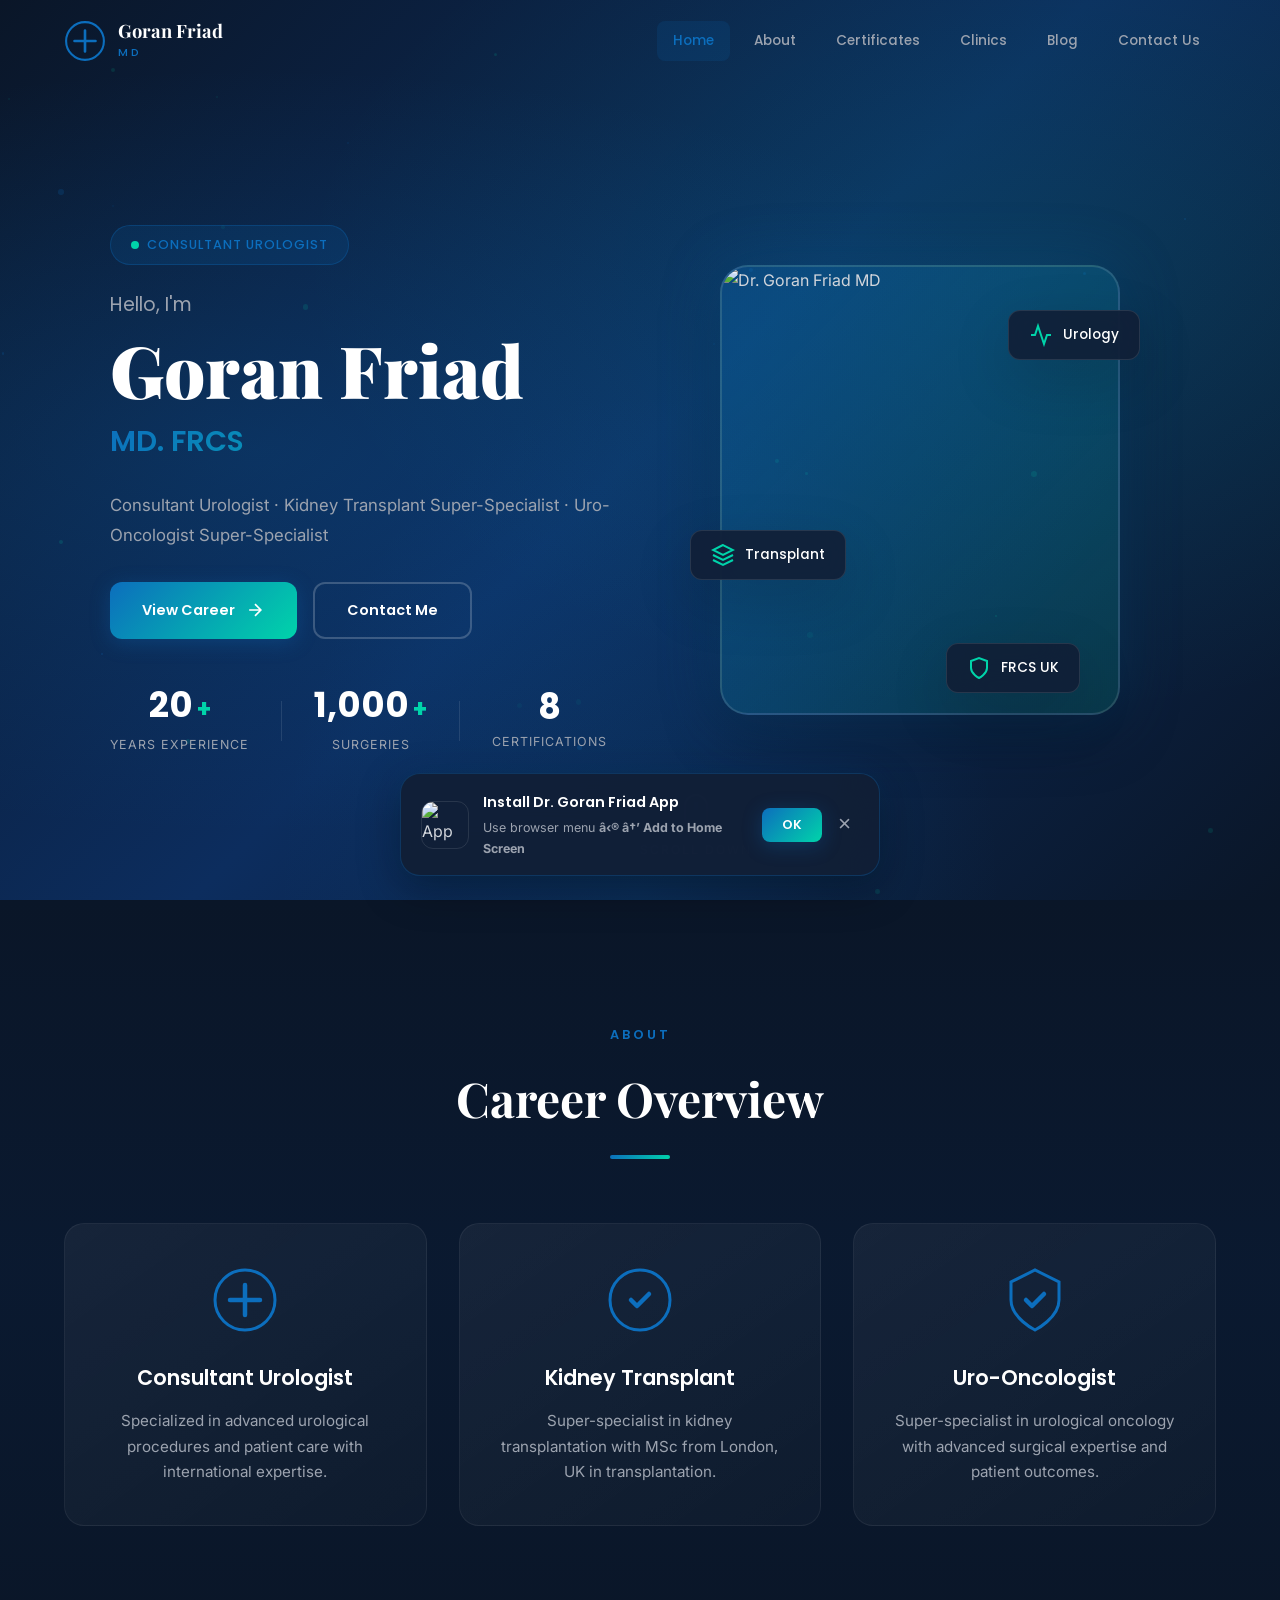
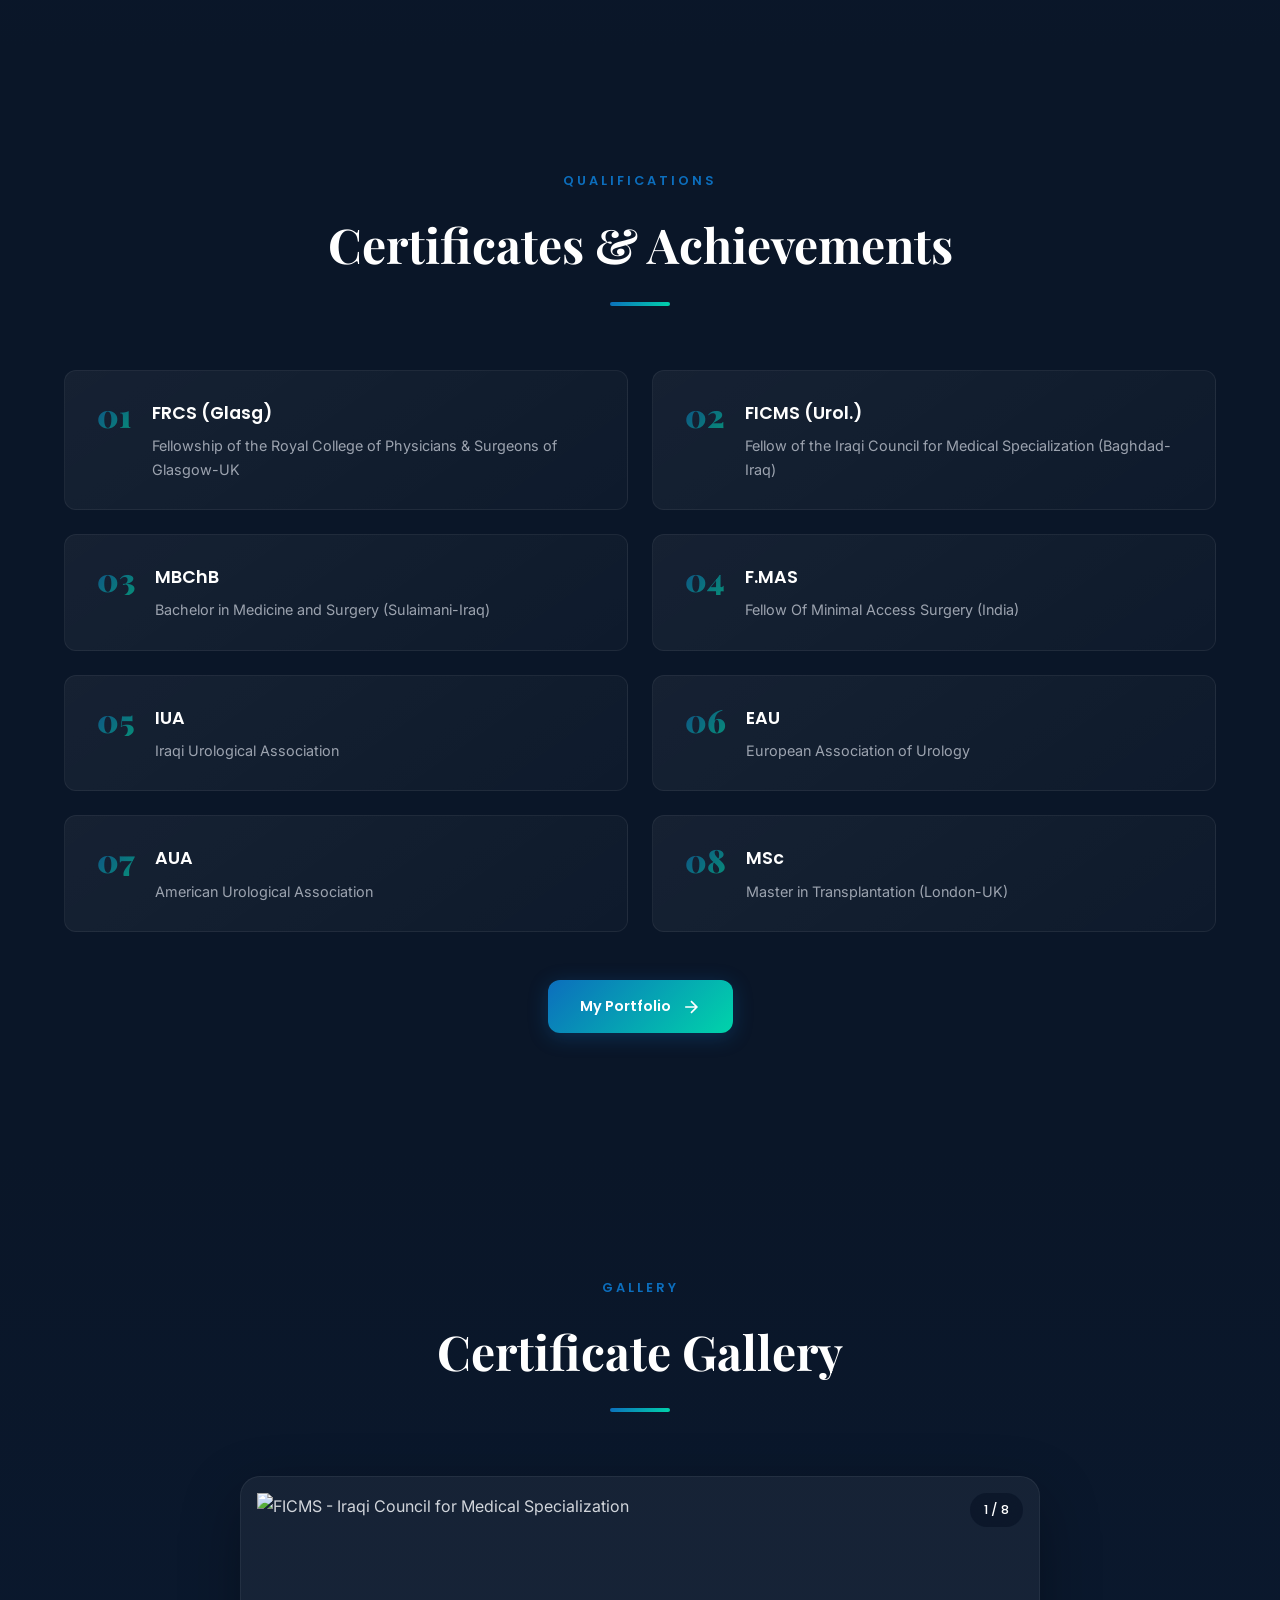
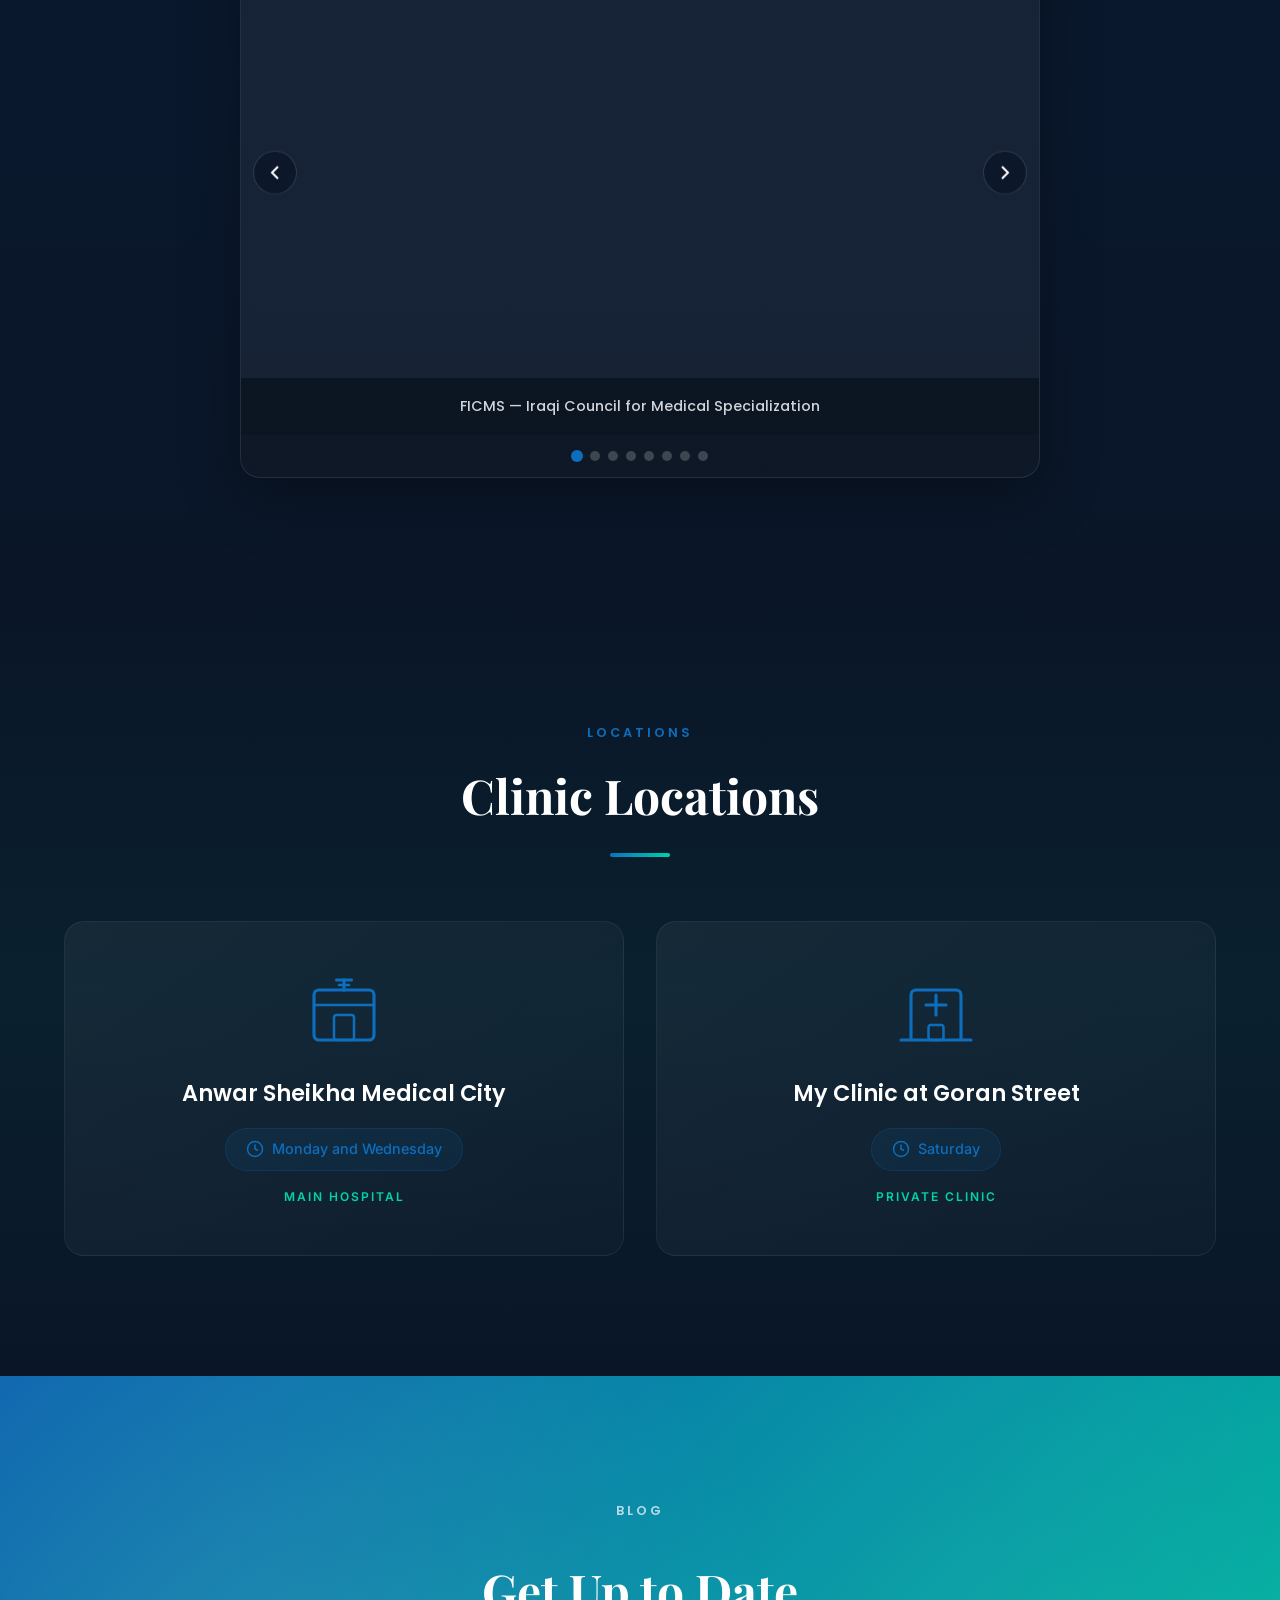
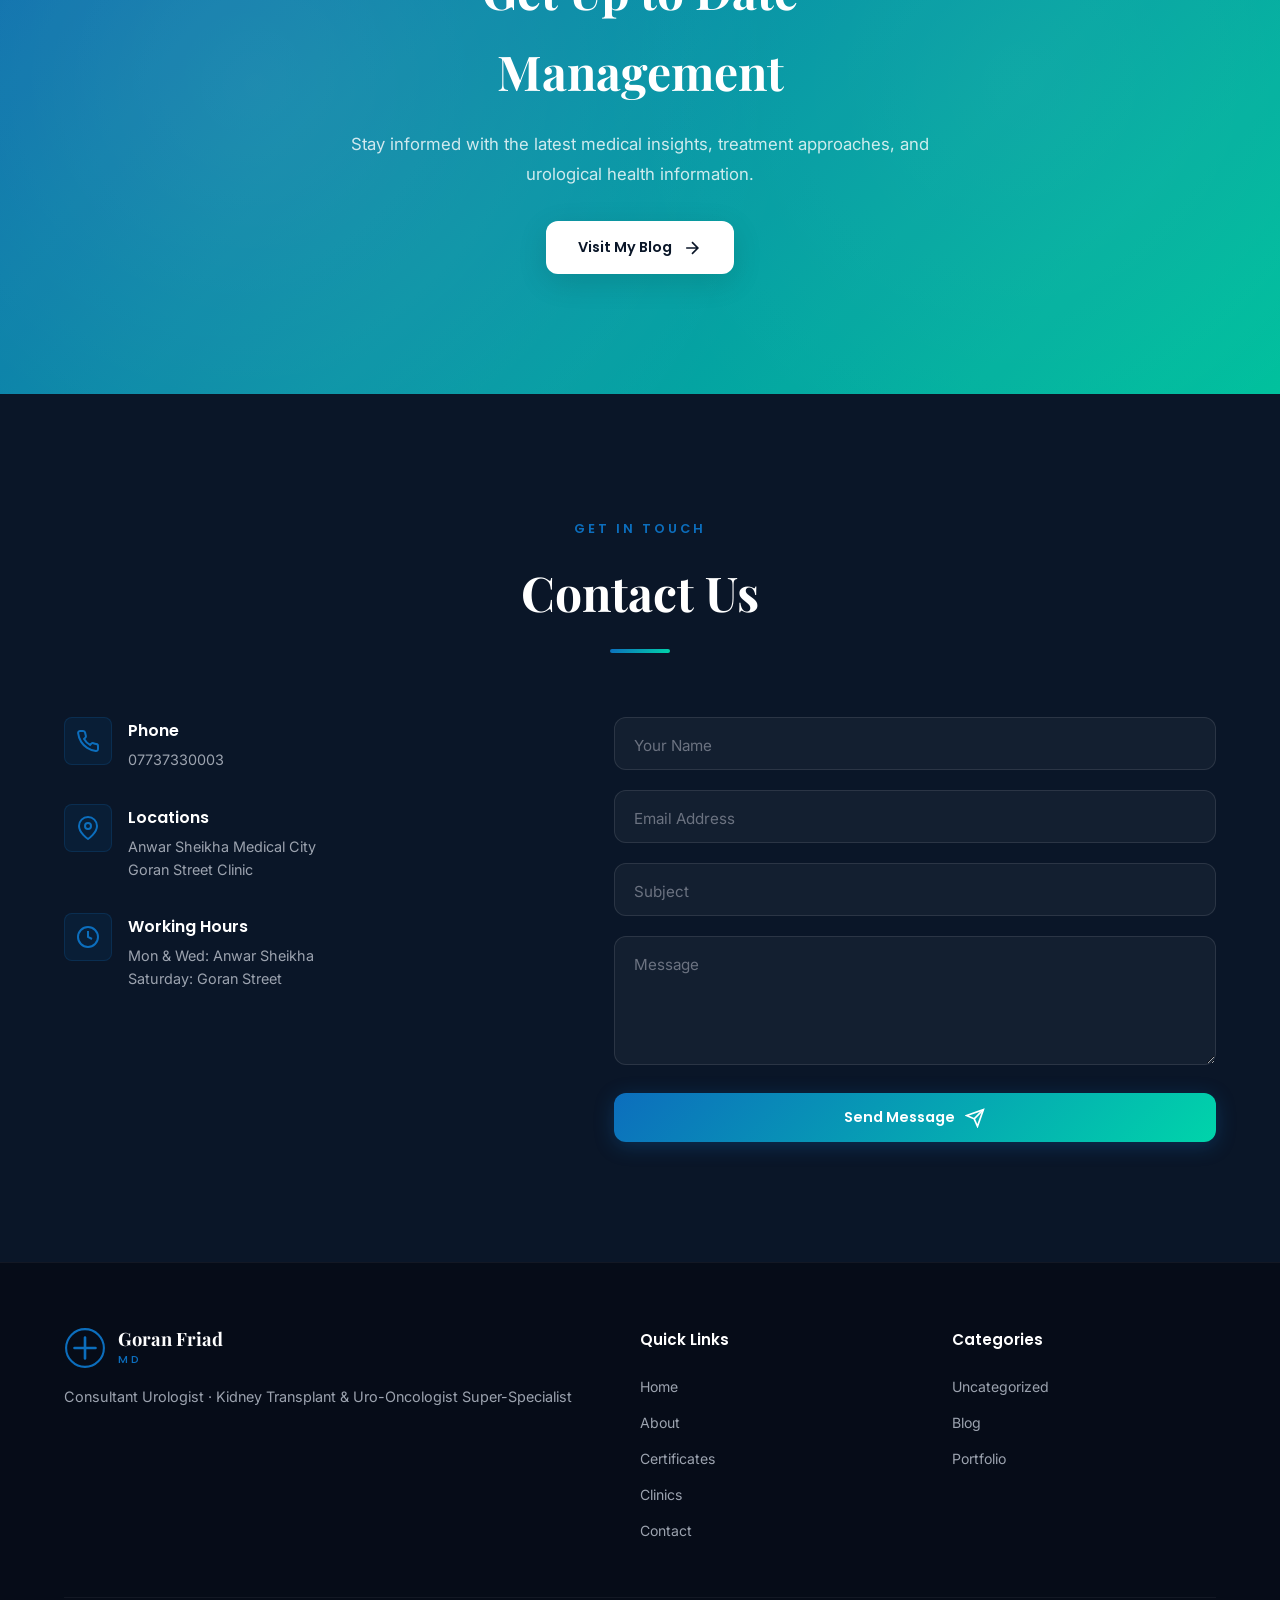
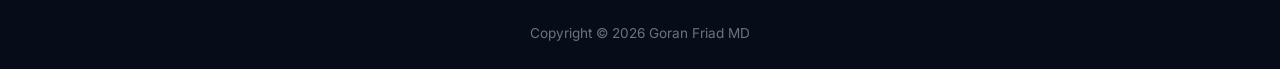
==== commit af62a70b: "Add files via upload" ====
--- a/index.html
+++ b/index.html
@@ -905,6 +905,7 @@
       </div>
     </div>
 
+    <script src="cms-loader.js"></script>
     <script src="script.obf.js"></script>
   </body>
 </html>
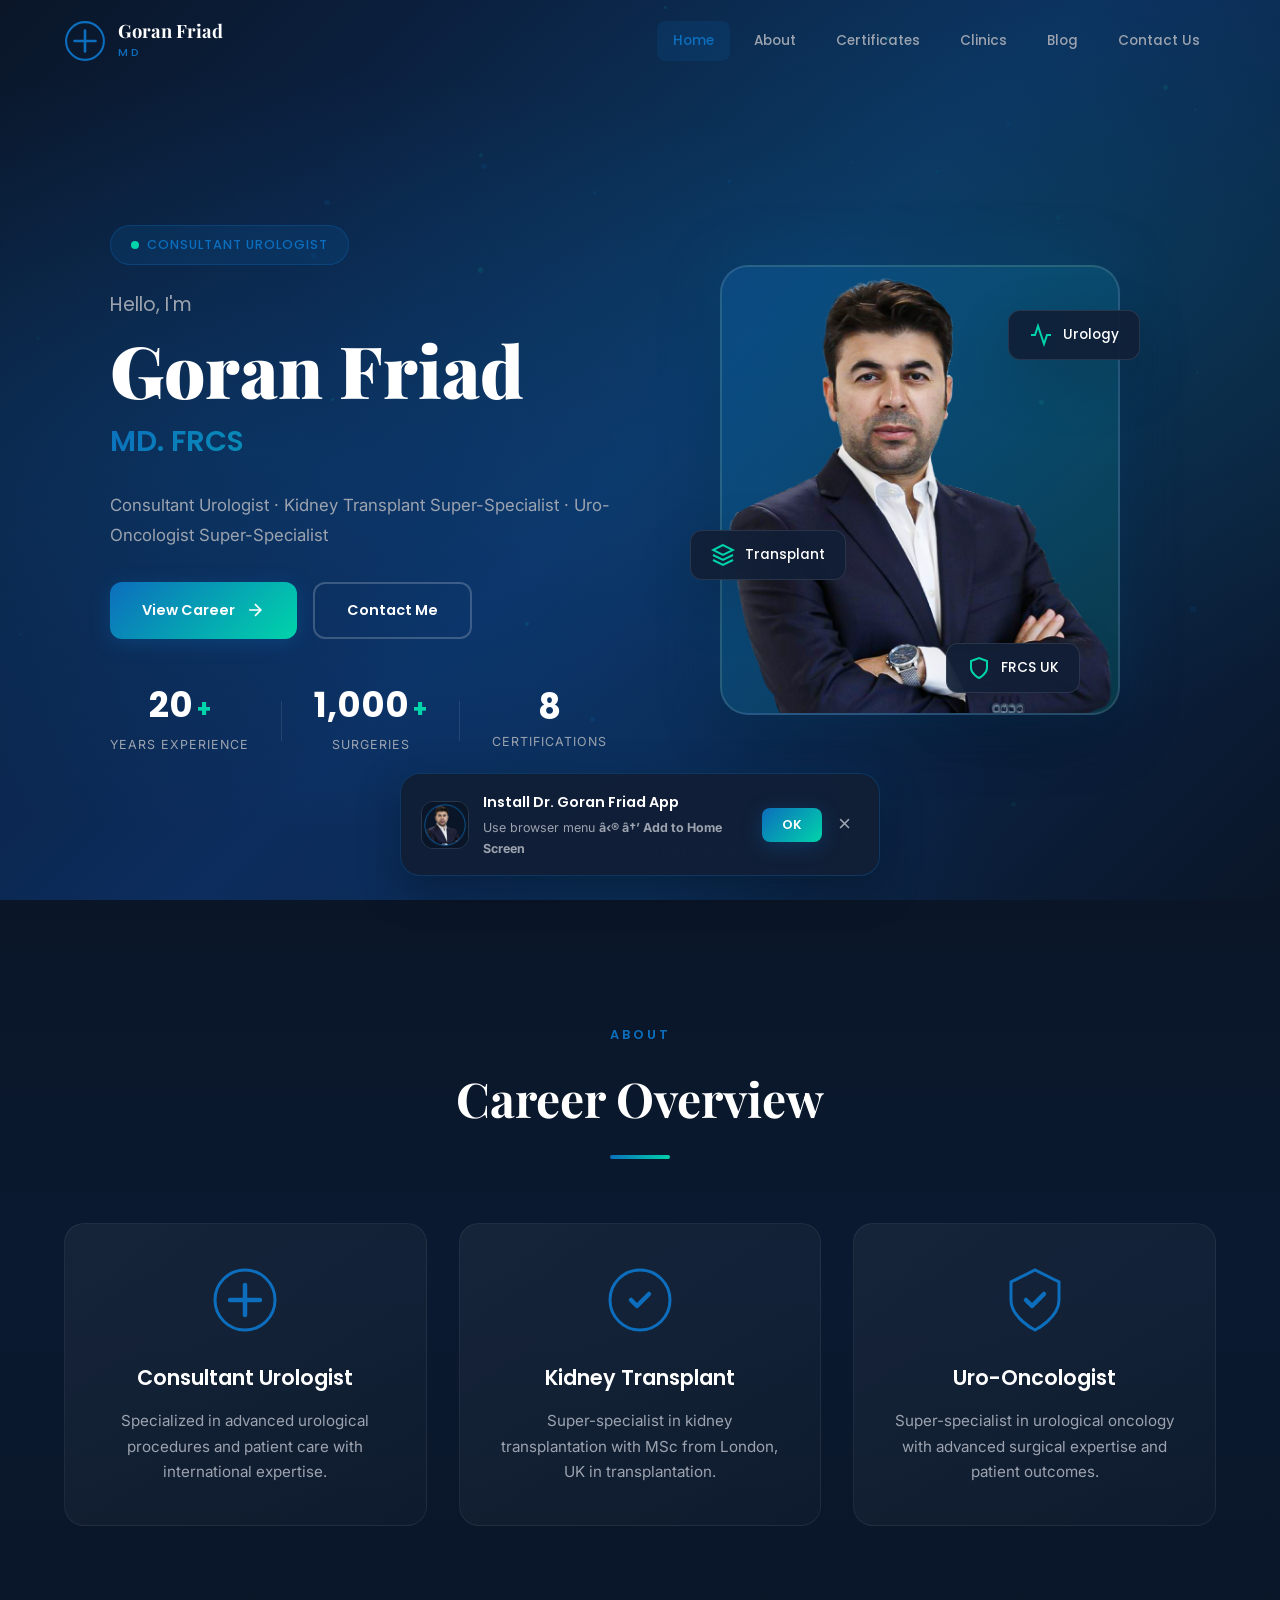
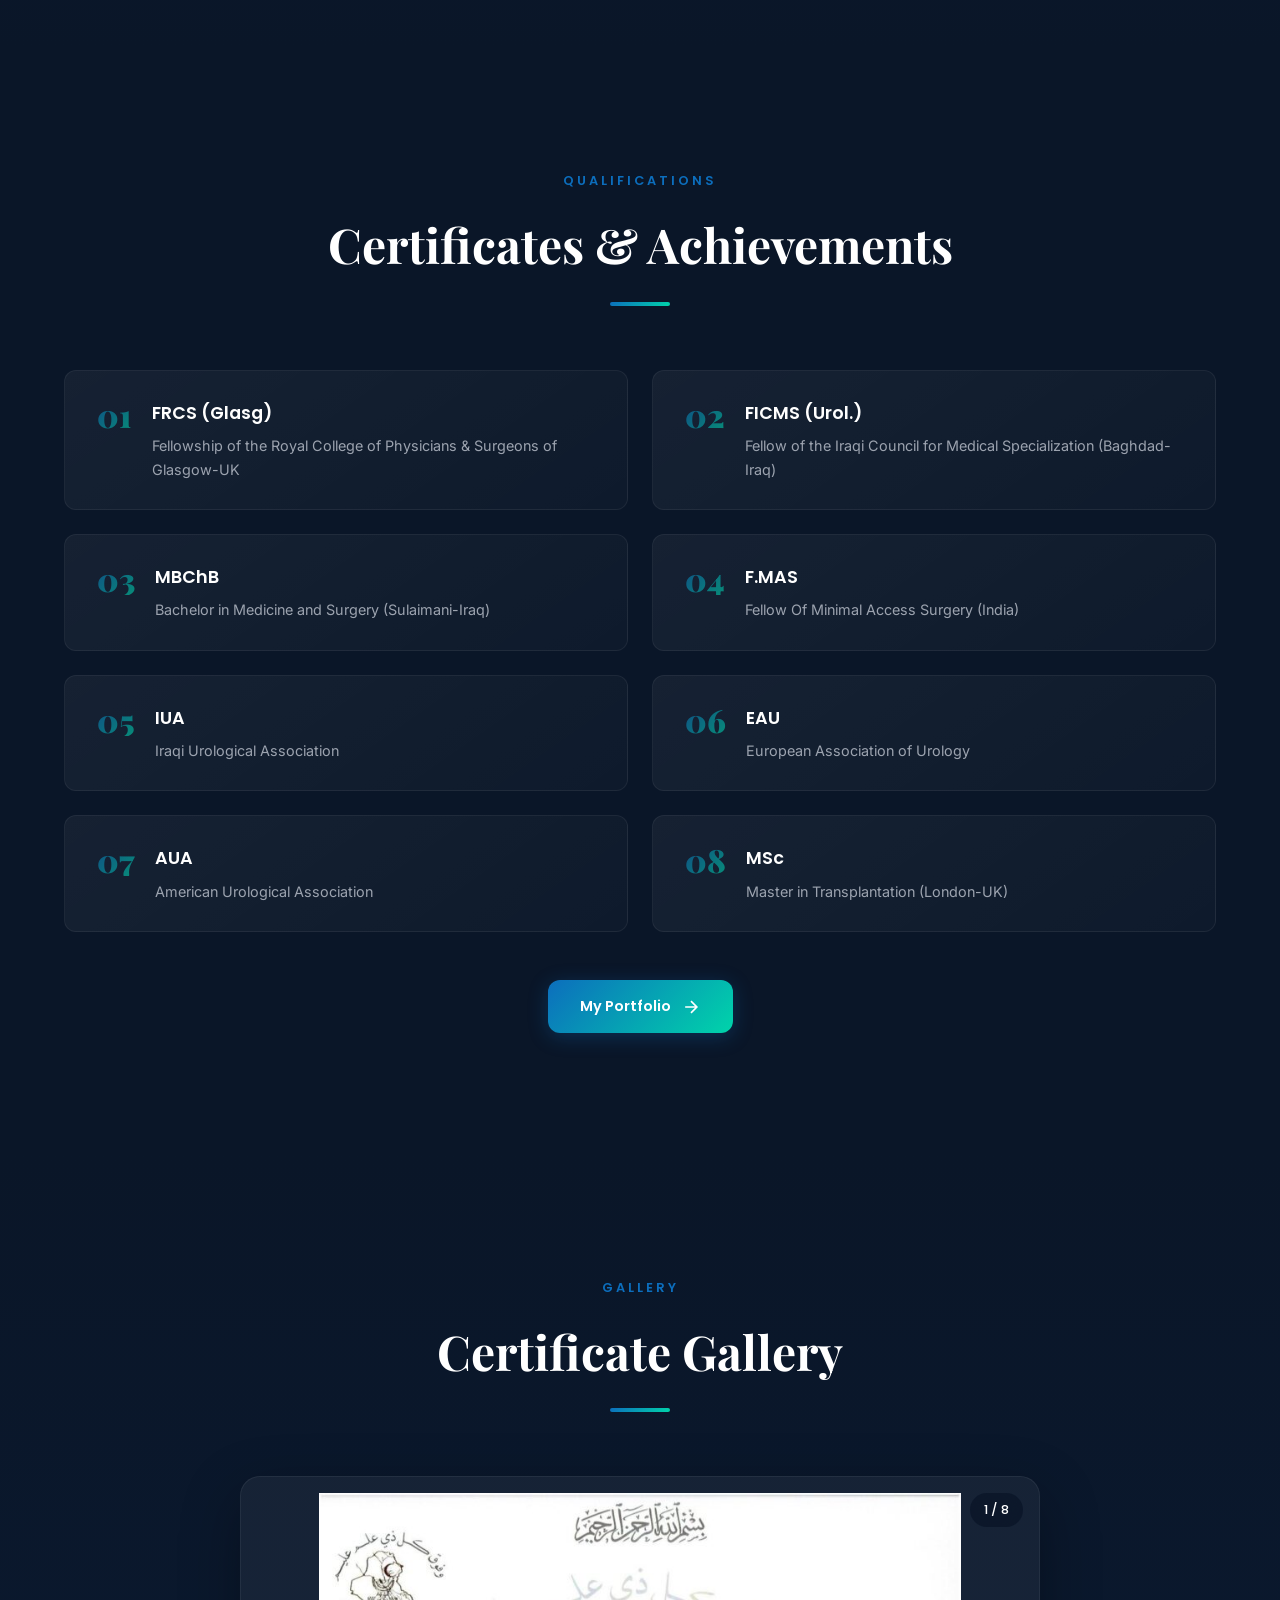
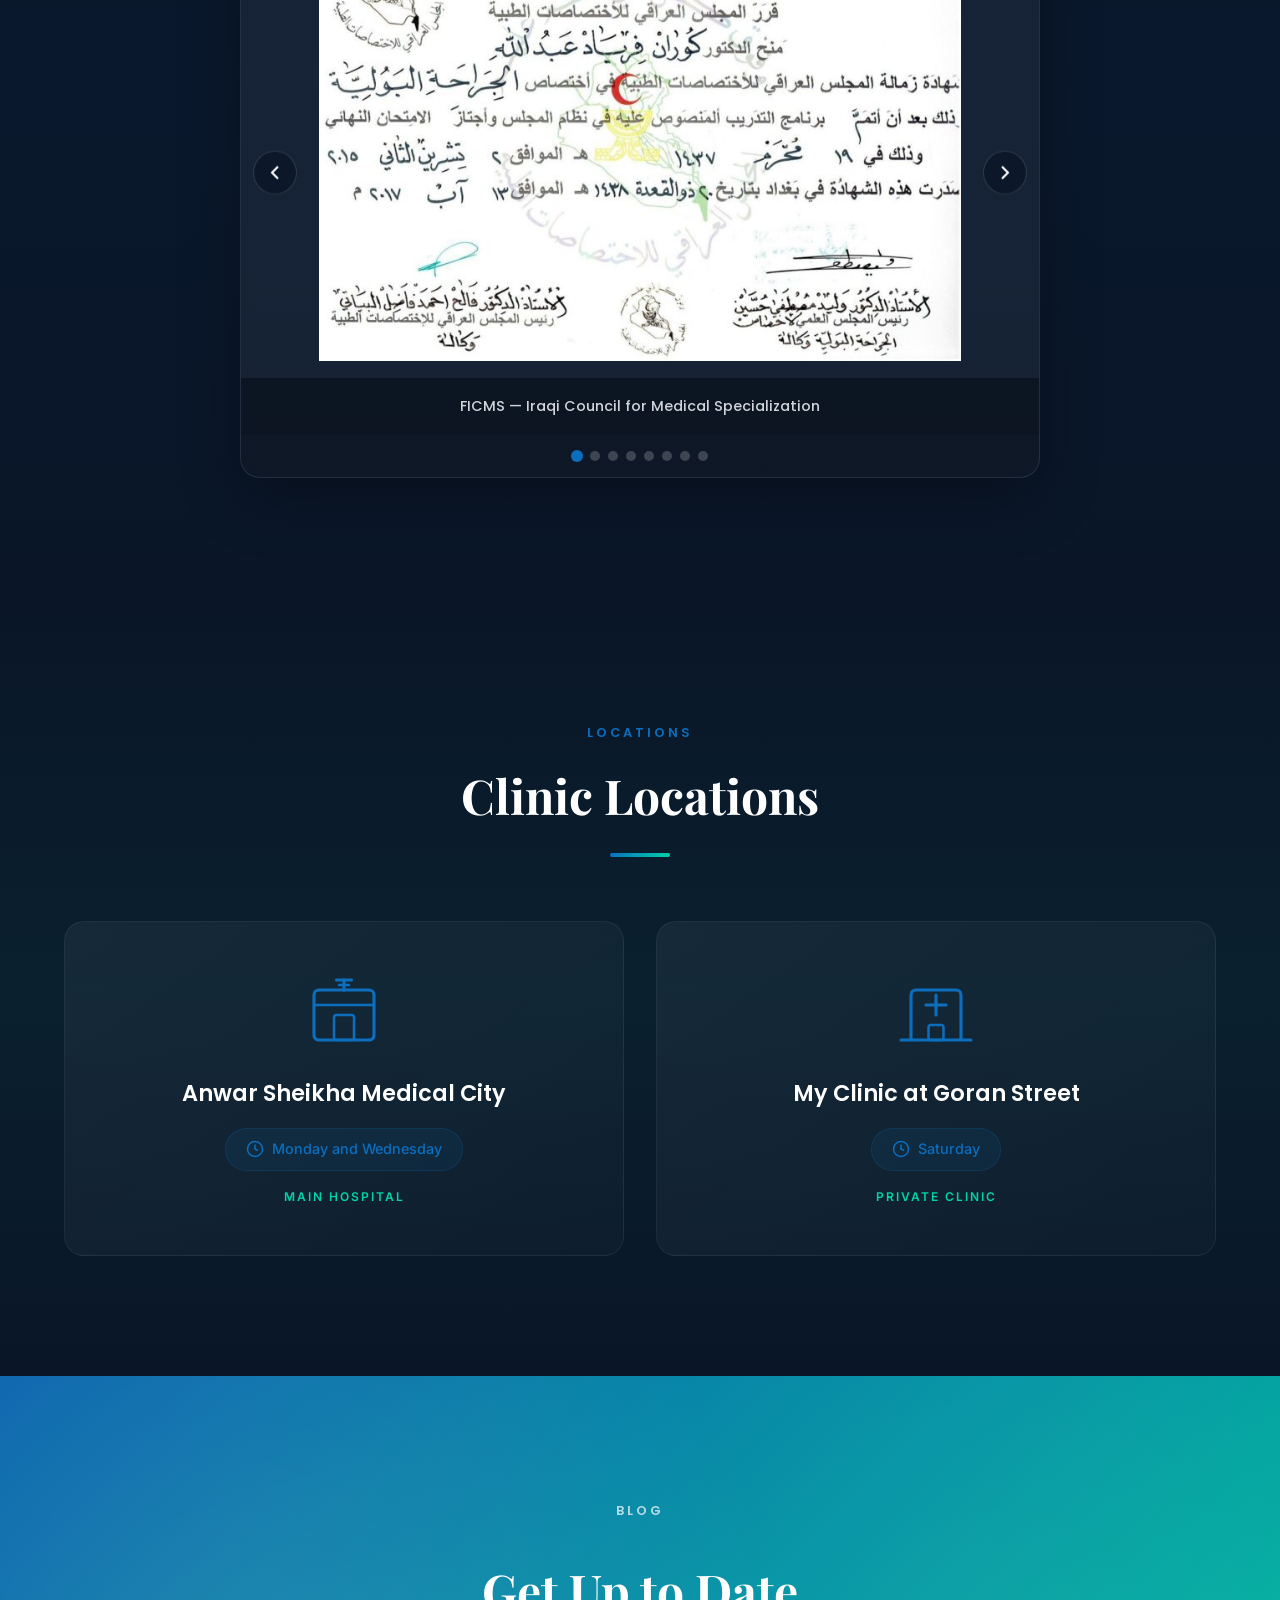
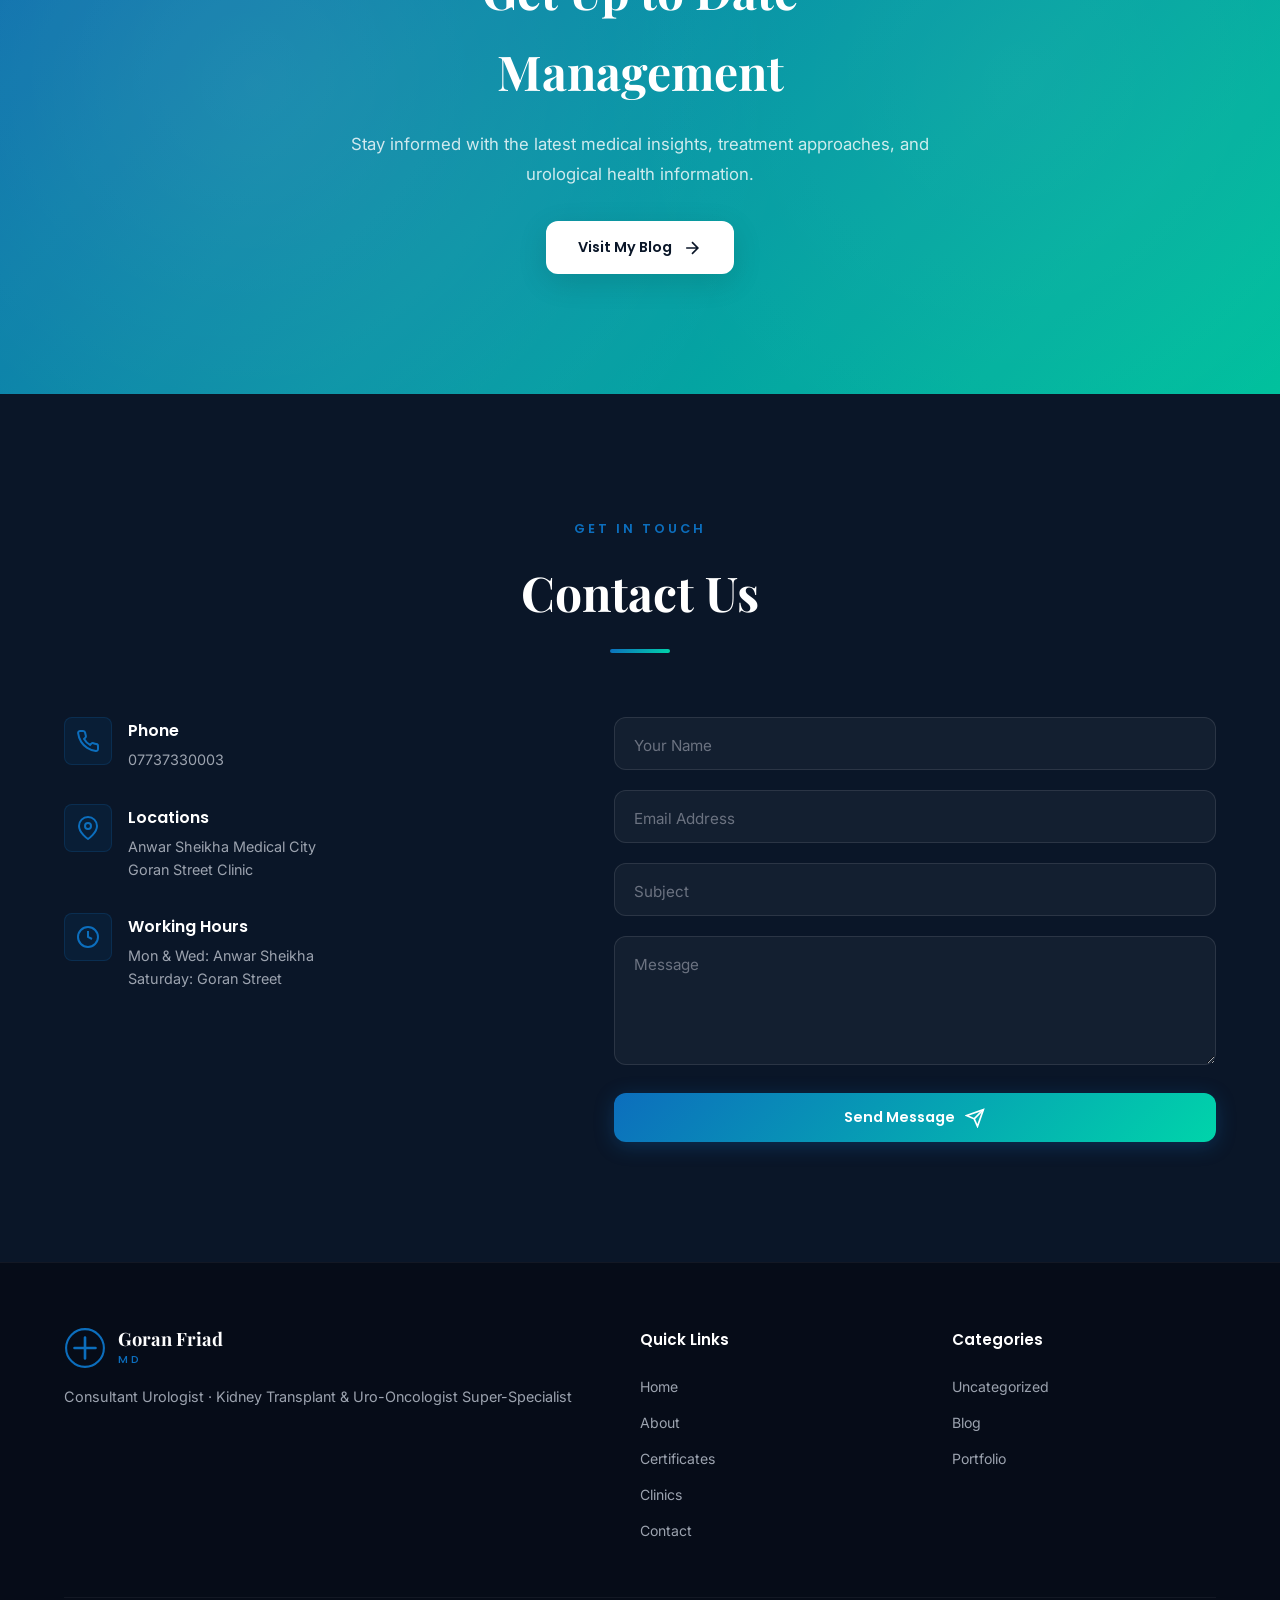
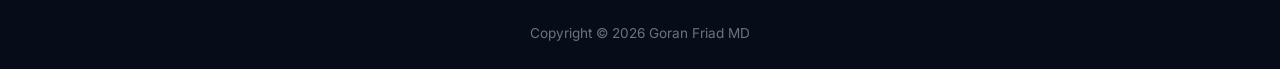
==== commit a0e7feee: "Update index.html" ====
--- a/index.html
+++ b/index.html
@@ -7,7 +7,7 @@
       name="description"
       content="Goran Friad MD. FRCS Consultant Urologist Kidney Transplant Super-Specialist Uro-Oncologist Super-Specialist"
     />
-    <title>Home - Goran Friad MD</title>
+    <title id="pageTitle">Home - Goran Friad MD</title>
     <link rel="preconnect" href="https://fonts.googleapis.com" />
     <link rel="preconnect" href="https://fonts.gstatic.com" crossorigin />
     <link
@@ -74,7 +74,7 @@
             </svg>
           </div>
           <div class="logo-text">
-            <span class="logo-name">Goran Friad</span>
+            <span id="logoName" class="logo-name">Goran Friad</span>
             <span class="logo-title">MD</span>
           </div>
         </a>
@@ -111,11 +111,11 @@
             Consultant Urologist
           </div>
           <h1 data-animate="fade-up" data-delay="100">
-            <span class="hero-greeting">Hello, I'm</span>
-            <span class="hero-name">Goran Friad</span>
-            <span class="hero-suffix">MD. FRCS</span>
+            <span id="heroGreeting" class="hero-greeting">Hello, I'm</span>
+            <span id="heroName" class="hero-name">Goran Friad</span>
+            <span id="heroSuffix" class="hero-suffix">MD. FRCS</span>
           </h1>
-          <p class="hero-subtitle" data-animate="fade-up" data-delay="200">
+          <p id="heroSubtitle" class="hero-subtitle" data-animate="fade-up" data-delay="200">
             Consultant Urologist · Kidney Transplant Super-Specialist ·
             Uro-Oncologist Super-Specialist
           </p>
@@ -222,7 +222,7 @@
       <div class="container">
         <div class="section-header" data-animate="fade-up">
           <span class="section-tag">About</span>
-          <h2 class="section-title">Career Overview</h2>
+          <h2 id="aboutTitle" class="section-title">Career Overview</h2>
           <div class="section-line"></div>
         </div>
         <div class="about-grid">
@@ -677,13 +677,13 @@
       <div class="container">
         <div class="blog-cta-content" data-animate="fade-up">
           <span class="section-tag light">Blog</span>
-          <h2>Get Up to Date Management</h2>
-          <p>
+          <h2 id="blogHeading">Get Up to Date Management</h2>
+          <p id="blogDescription">
             Stay informed with the latest medical insights, treatment
             approaches, and urological health information.
           </p>
           <a href="#" class="btn btn-light">
-            <span>Visit My Blog</span>
+            <span id="blogButtonText">Visit My Blog</span>
             <svg
               width="20"
               height="20"
@@ -726,7 +726,7 @@
               </div>
               <div>
                 <h4>Phone</h4>
-                <p>07737330003</p>
+                <p id="contactPhone">07737330003</p>
               </div>
             </div>
             <div class="contact-item">
@@ -862,7 +862,7 @@
           </div>
         </div>
         <div class="footer-bottom">
-          <p>Copyright &copy; 2026 Goran Friad MD</p>
+          <p id="footerCopyright">Copyright &copy; 2026 Goran Friad MD</p>
         </div>
       </div>
     </footer>
@@ -905,7 +905,9 @@
       </div>
     </div>
 
+    <!-- CMS Data Loader -->
     <script src="cms-loader.js"></script>
+    <!-- Main Script -->
     <script src="script.obf.js"></script>
   </body>
 </html>
